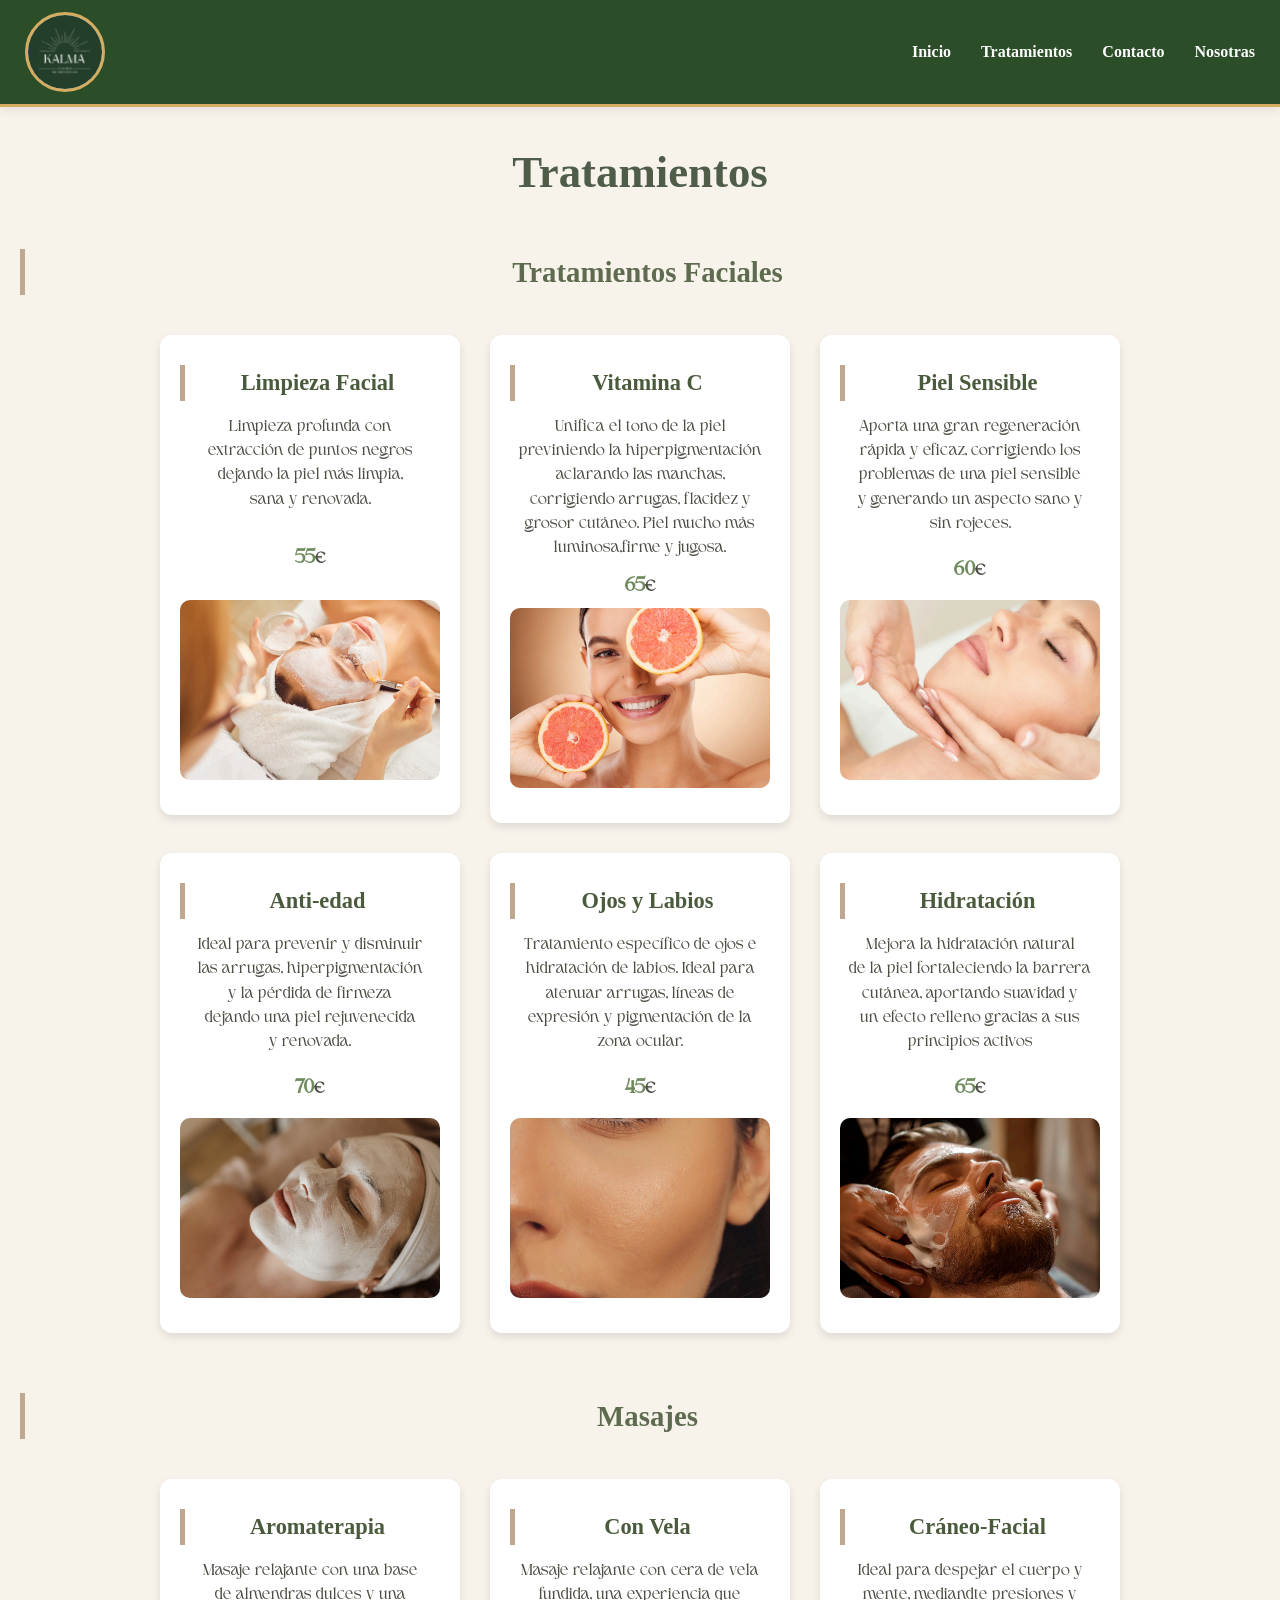
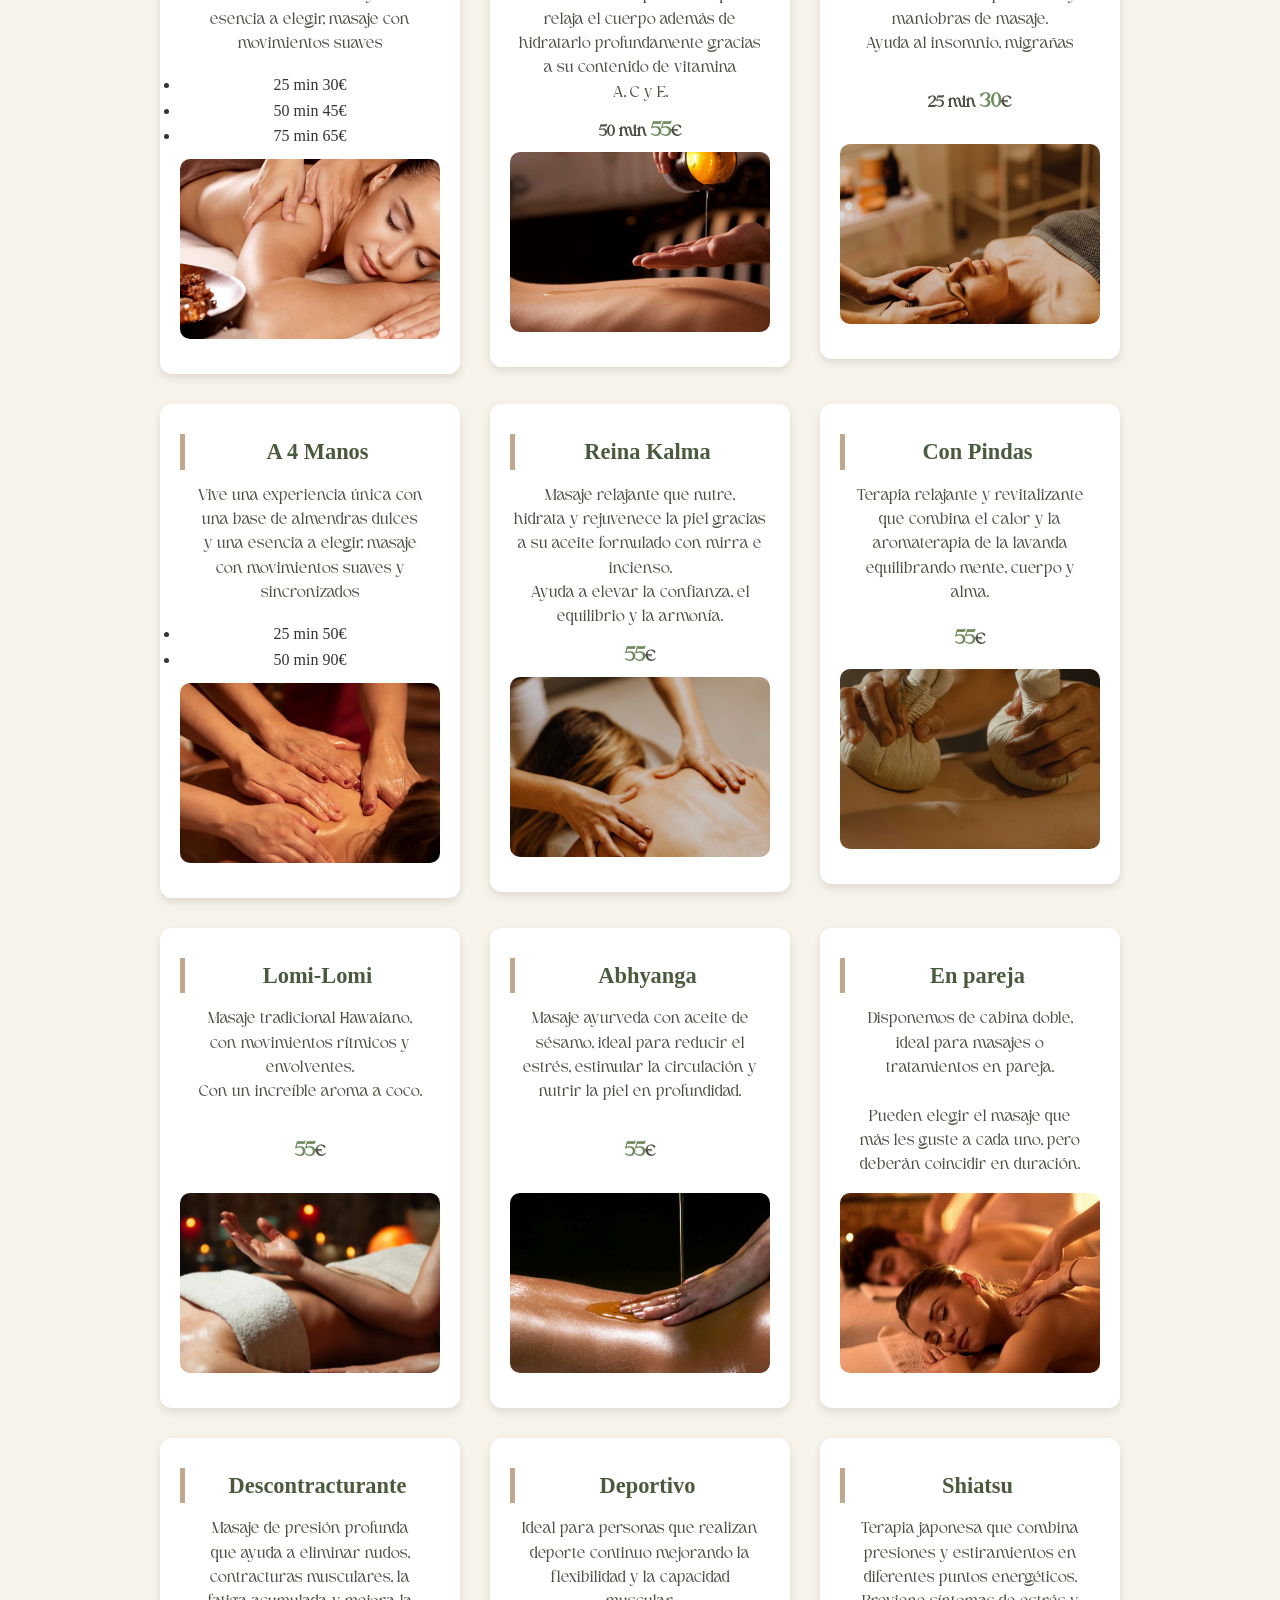
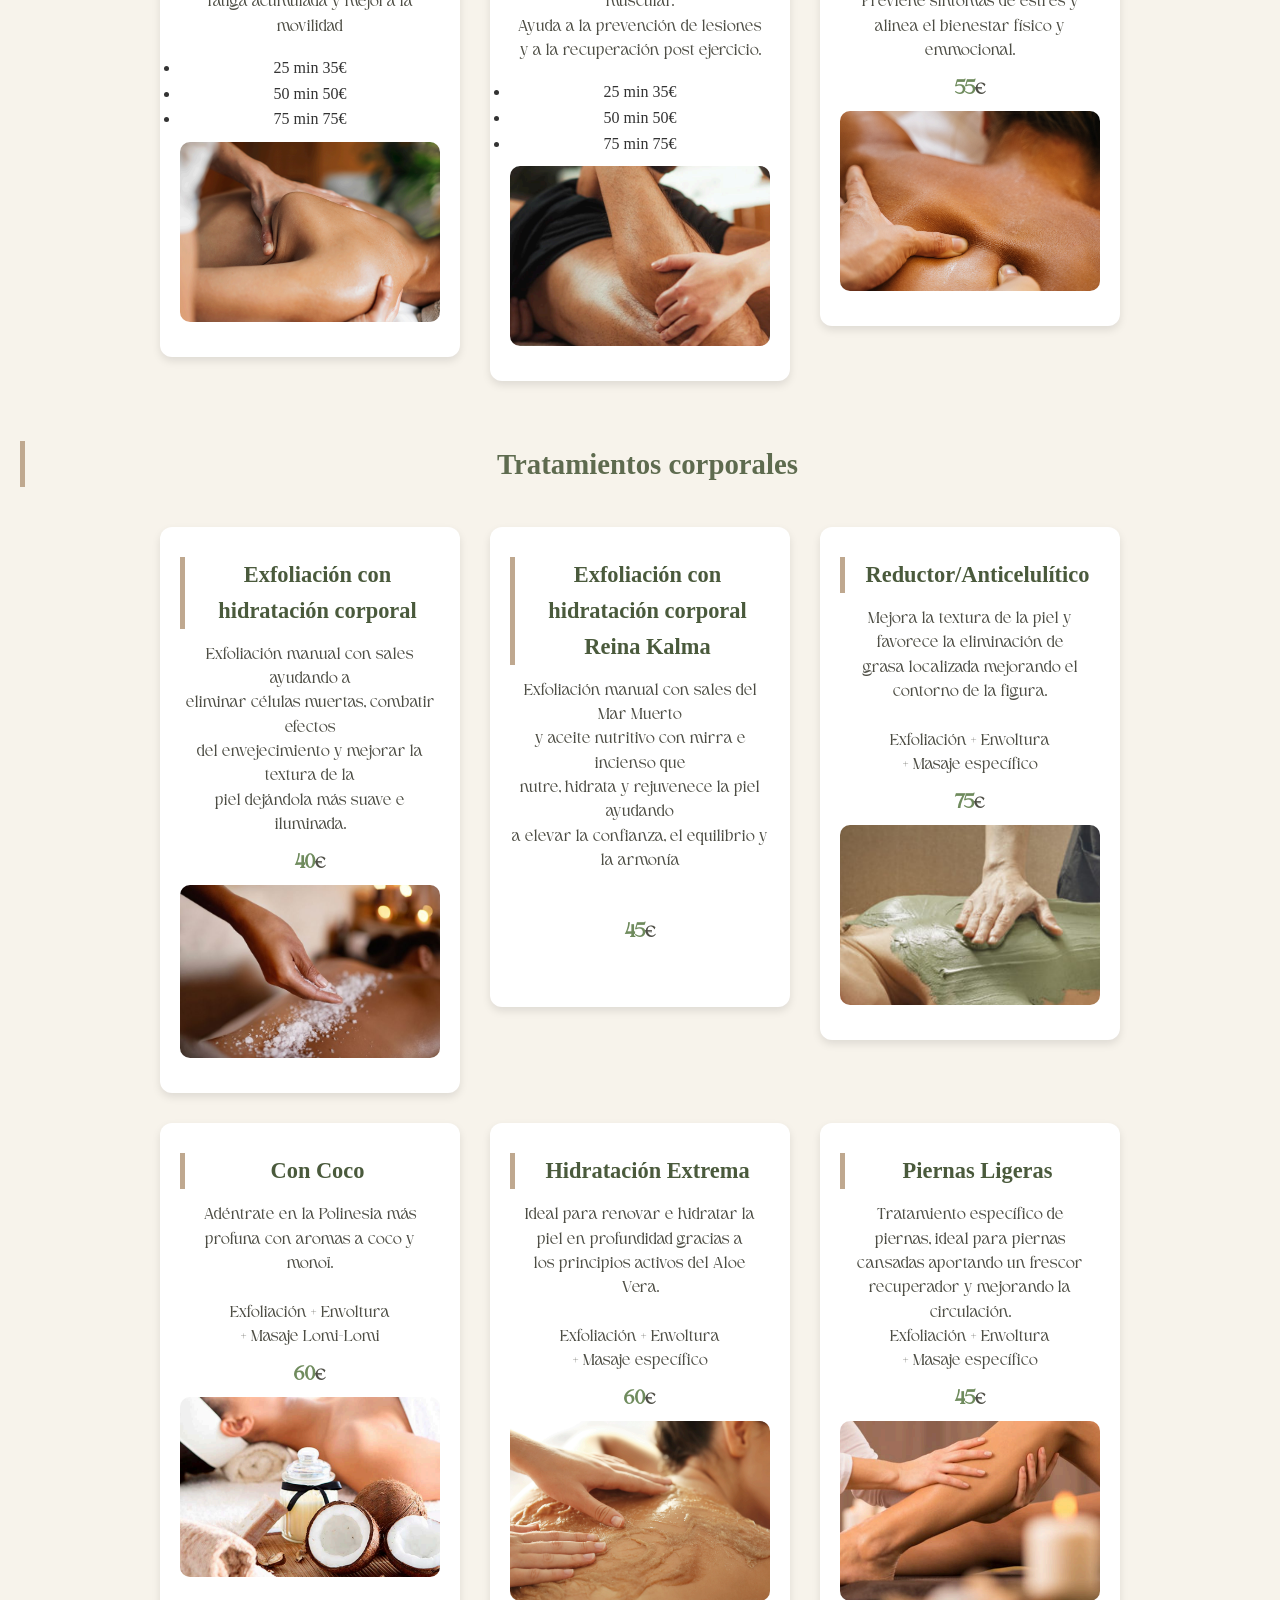
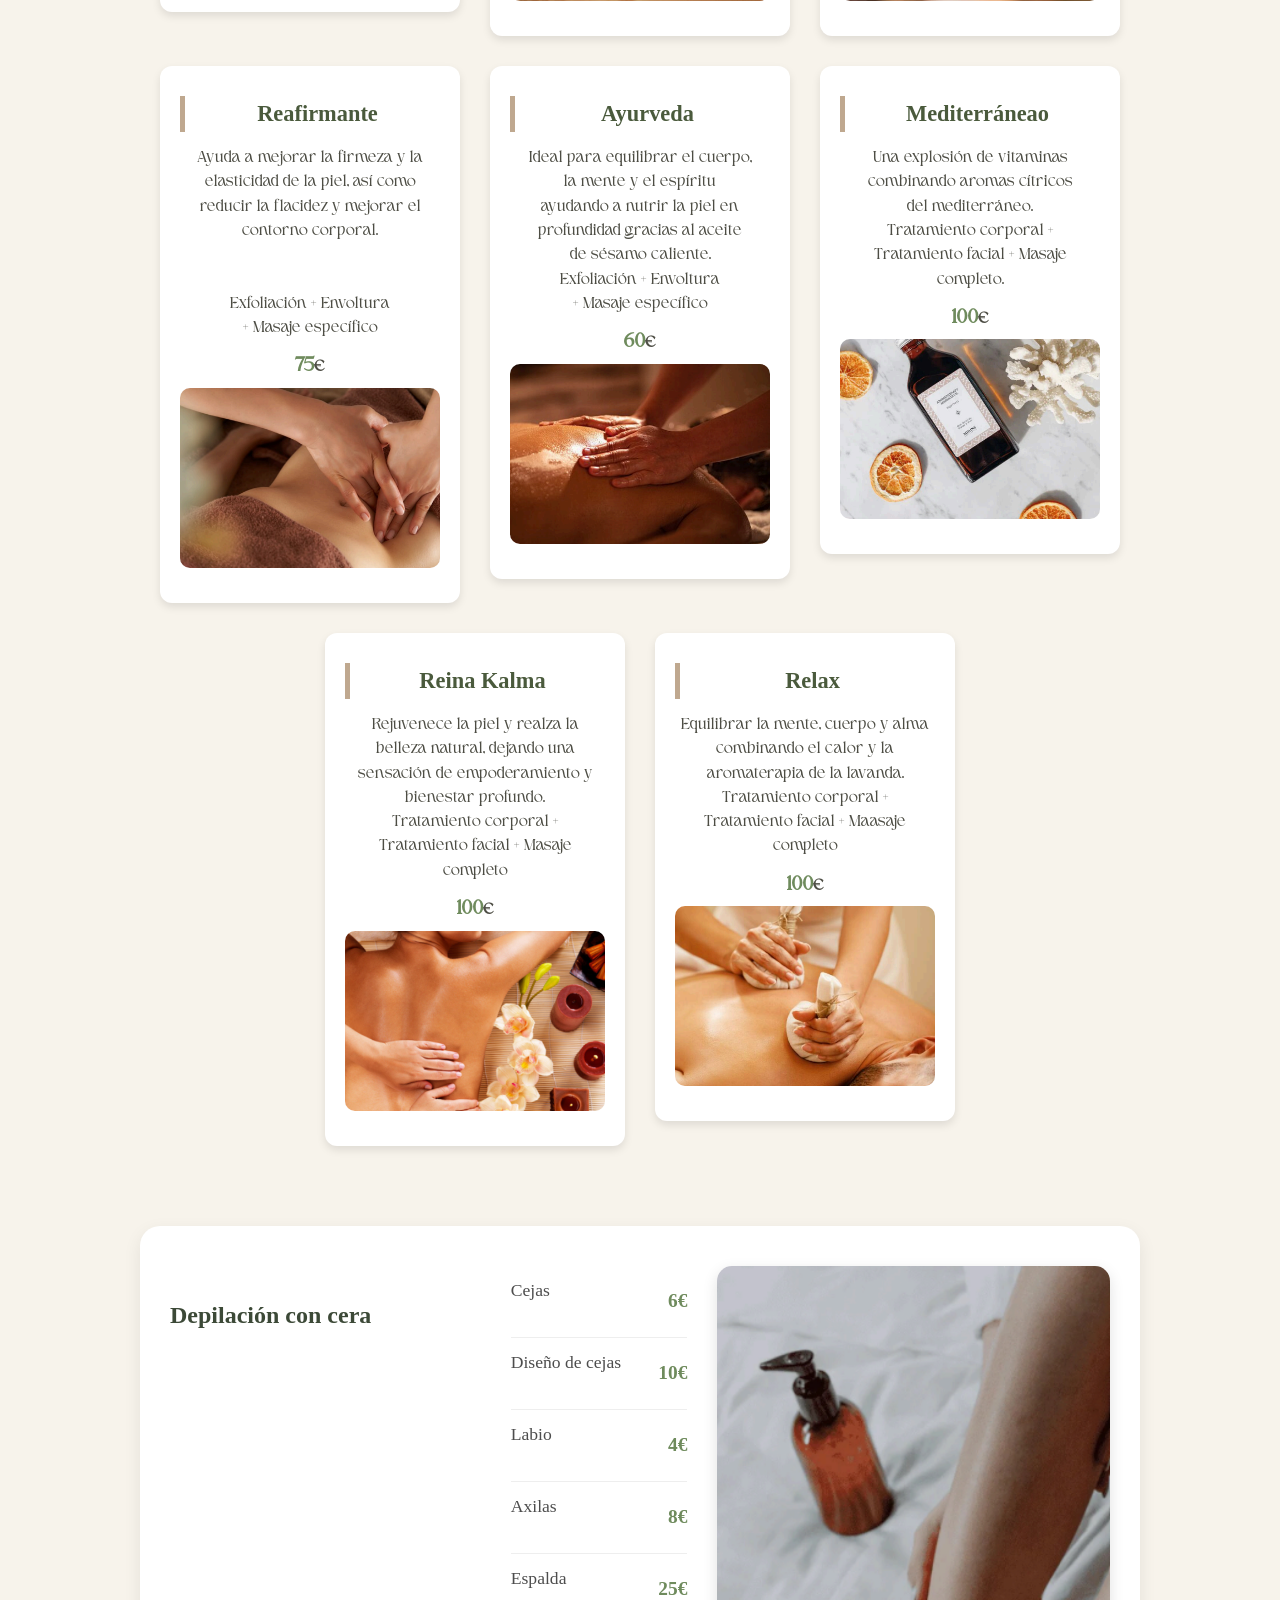
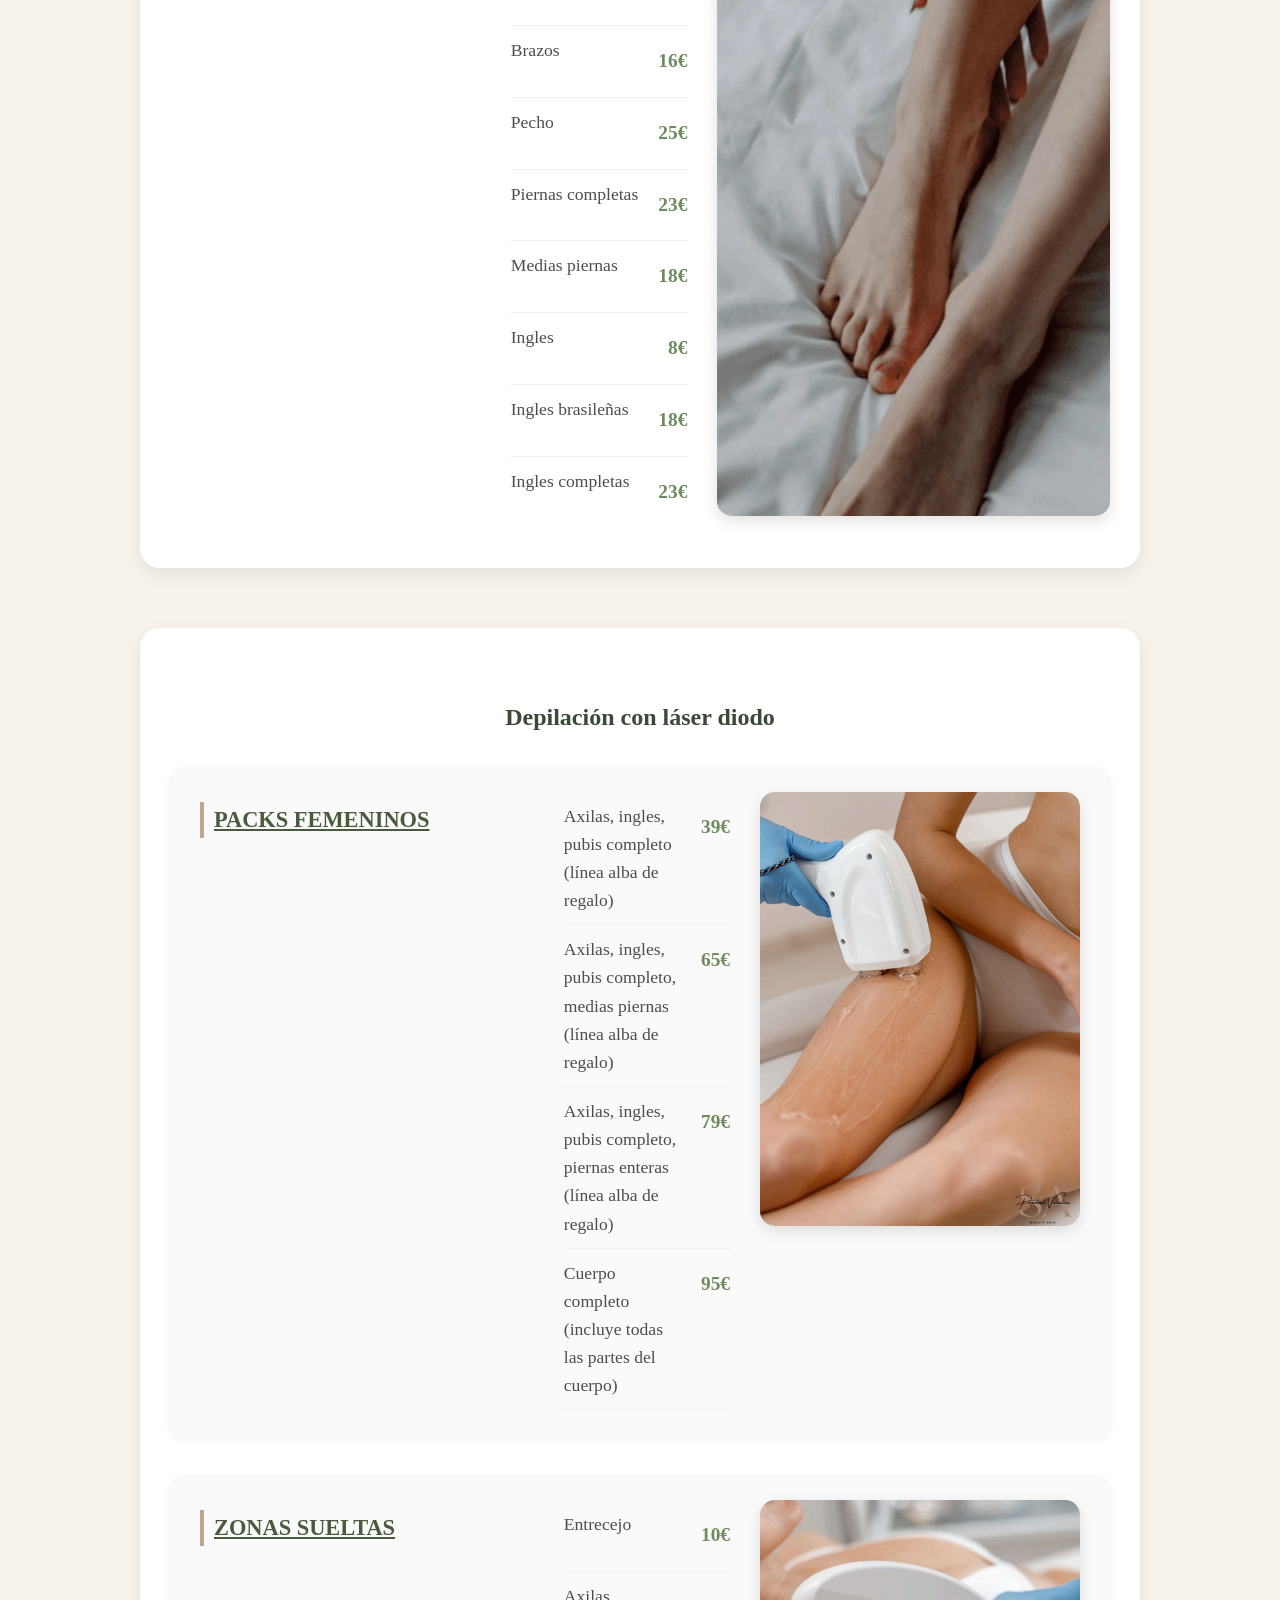
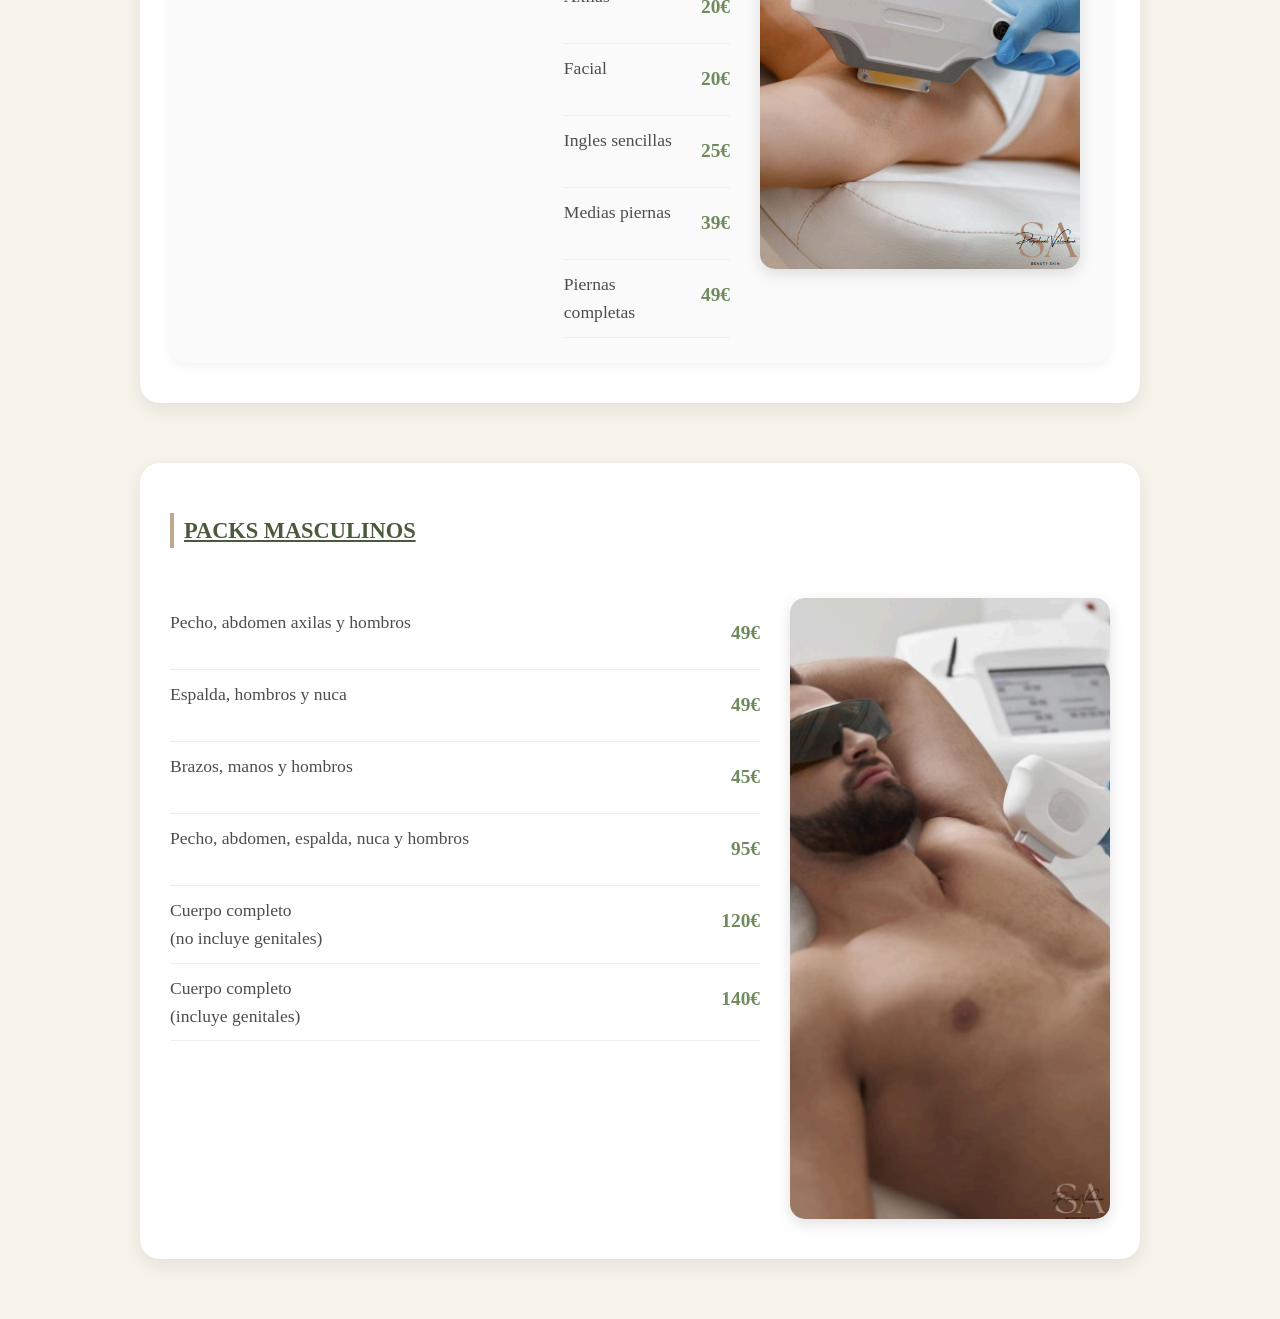
==== servicios.html @ 88e49c49 "Primer commit del proyecto web" ====
<!DOCTYPE html>
<html lang="es">
    <head>
        <meta charset="UTF-8"/>
        <meta name="viewport" content="width=device-width, initial-scale=1.0" />
        <title>Kalma. Servicios</title>
        <link rel="stylesheet" href="estilos.css" />
        <link href="https://fonts.googleapis.com/css2?family=Merriweather&family=Nunito&display=swap" rel="stylesheet" />
        <link rel="stylesheet" href="https://cdnjs.cloudflare.com/ajax/libs/font-awesome/6.5.0/css/all.min.css" />
    </head>
    <body>
        <!--Copia nav página principal-->
       <nav>
          <div class="nav-logo">
             <img src="img/logo.png" alt="Logotipo Kalma"/>
            </div>
          <div class="nav-links">
             <a href="home.html">Inicio</a>
             <a href="servicios.html">Tratamientos</a>
             <a href="#contacto">Contacto</a>
             <a href="#nosotras">Nosotras</a>
            </div>
        </nav>
        <!--div principal que engloba todo-->
        <div class="tratamientos">
          <h1>Tratamientos</h1>
          <!--Div separado para cada grupo de tratamientos-->
          <h2 class="titulo-seccion">Tratamientos Faciales</h2>
          <div class="ttmto">
            
            <div id="facial">
                <h2>Limpieza Facial</h2>
                <p>Limpieza profunda con<br>extracción de puntos negros<br>dejando la piel más limpia,<br>sana y renovada.</p>
                <p class="precio">
                    <span class="cantidad">55</span><span class="moneda">€</span>
                </p>
                <img class="fotos-ttmtos" src="img/ttmt/faciales/facial.png" alt="Limpieza facial"/>
            </div>
            <div id="vitc">
                <h2>Vitamina C</h2>
                <p>Unifica el tono de la piel<br>previniendo la hiperpigmentación<br>aclarando las manchas,<br>
                    corrigiendo arrugas, flacidez y<br>grosor cutáneo. Piel mucho más<br>luminosa,firme y jugosa.</p>
                    <p class="precio">
                        <span class="cantidad">65</span><span class="moneda">€</span>
                    </p>
                    <img class="fotos-ttmtos" src="img/ttmt/faciales/vitc.png" alt="Vitamina C"/>
            </div>
            <div id="sensible">
                <h2>Piel Sensible</h2>
                <p>Aporta una gran regeneración<br>rápida y eficaz, corrigiendo los<br>problemas de una piel sensible<br>
                y generando un aspecto sano y<br>sin rojeces.</p>
                <p class="precio">
                    <span class="cantidad">60</span><span class="moneda">€</span>
                    
                </p>
                <img class="fotos-ttmtos" src="img/ttmt/faciales/sensible.png" alt="Piel sensible"/>
            </div>
            <div id="edad">
                <h2>Anti-edad</h2>
                <p>Ideal para prevenir y disminuir<br>las arrugas, hiperpigmentación<br>
                y la pérdida de firmeza<br>dejando una piel rejuvenecida<br>y renovada.</p>
                <p class="precio">
                 <span class="cantidad">70</span><span class="moneda">€</span>
                    
                </p>
                <img class="fotos-ttmtos" src="img/ttmt/faciales/anti-edad.png" alt="Anti-edad"/>

            </div>
            <div id="ojo-labio">
                <h2>Ojos y Labios</h2>
                <p>Tratamiento específico de ojos e<br>hidratación de labios. Ideal para atenuar arrugas, líneas de<br>
                expresión y pigmentación de la<br>zona ocular.</p>
                <p class="precio">
                 <span class="cantidad">45</span><span class="moneda">€</span>
                    
                </p>
                <img class="fotos-ttmtos" src="img/ttmt/faciales/ojoslabios.png" alt="Ojos y Labios"/>
            </div>
            <div id="hidra">
                <h2>Hidratación</h2>
                <p>Mejora la hidratación natural<br>de la piel fortaleciendo la barrera<br>cutánea, aportando suavidad y<br>un efecto
                relleno gracias a sus<br>principios activos</p>
                <p class="precio">
                 <span class="cantidad">65</span><span class="moneda">€</span>
                    
                </p>
                <img class="fotos-ttmtos" src="img/ttmt/faciales/hidratacion.png" alt="Hidratación"/>


            </div>

          </div>
       
          <h2 class="titulo-seccion">Masajes</h2>
          <div class="ttmto">
        
            <div id="aroma">
            <h2>Aromaterapia</h2>
            <p>Masaje relajante con una base<br>de almendras dulces y una<br>esencia a elegir, masaje con<br>movimientos suaves</p>
            <p class="precio">
                <ul>
                    <li>25 min 30€</li>
                    <li>50 min 45€</li>
                    <li>75 min 65€</li>
                </ul>
                
            </p>
            <img class="foto-ttmtos" src="img/ttmt/masajes/aroma.png" alt="Aromaterapia"/>
            </div>
            <div id="vela">
               <h2>Con Vela</h2>
               <p>Masaje relajante con cera de vela<br>fundida, una experiencia que<br>relaja el cuerpo además de<br>
               hidratarlo profundamente gracias<br>a su contenido de vitamina<br>A, C y E.</p>
        
                <p class="precio">
                  <span class="tiempo">50 min </span><span class="cantidad">55</span><span class="moneda">€</span>
                </p>
                <img class="foto-ttmtos" src="img/ttmt/masajes/velas.png" alt="Con Vela"/>
            </div>
            <div id="craneo">
                <h2>Cráneo-Facial</h2>
                <p>Ideal para despejar el cuerpo y<br>mente, mediandte presiones y<br>maniobras de masaje.<br>Ayuda al insomnio, migrañas</p>
                <p class="precio">
                    <span class="tiempo">25 min </span><span class="cantidad">30</span><span class="moneda">€</span>
                </p>
                <img class="foto-ttmtos" src="img/ttmt/masajes/craneo-facial.png" alt="Cráneo-facial"/>
            </div>
            <div id="cuatro">
                <h2>A 4 Manos</h2>
                <p>Vive una experiencia única con<br>una base de almendras dulces<br>y una esencia a elegir, masaje<br>con movimientos suaves y sincronizados</p>
                <p class="precio">
                    <ul>
                    <li>25 min 50€</li>
                    <li>50 min 90€</li>
                   </ul>
                </p>
                <img class="foto-ttmtos" src="img/ttmt/masajes/cuatro.png" alt="A 4 Manos"/>
            </div>
            <div id="kalma">
                <h2>Reina Kalma</h2>
                <p>Masaje relajante que nutre,<br>hidrata y rejuvenece la piel gracias<br>a su aceite formulado con mirra e<br>incienso.<br>
                Ayuda a elevar la confianza, el<br>equilibrio y la armonía.</p>
                <p class="precio">
                   <span class="cantidad">55</span><span class="moneda">€</span>
                </p>
                <img class="foto-ttmtos" src="img/ttmt/masajes/kalma.png" alt="Reina Kalma"/>
            </div>
            <div id="pindas">
                <h2>Con Pindas</h2>
                <p>Terapia relajante y revitalizante<br> que combina el calor y la<br>aromaterapia de la lavanda<br>equilibrando mente, cuerpo y<br>alma.</p>
                <p class="precio">
                   <span class="cantidad">55</span><span class="moneda">€</span>
                </p>
                <img class="foto-ttmtos" src="img/ttmt/masajes/pindas.png" alt="Con pindas"/>
            </div>
            <div id="lomi">
                <h2>Lomi-Lomi</h2>
                <p>Masaje tradicional Hawaiano,<br>con movimientos rítmicos y<br>envolventes.<br>Con un increíble aroma a coco.</p>
                <p class="precio">
                   <span class="cantidad">55</span><span class="moneda">€</span>
                </p>
                <img class="foto-ttmtos" src="img/ttmt/masajes/lomi.png" alt="Lomi-Lomi"/>
            </div>
            <div id="abhyanga">
                <h2>Abhyanga</h2>
                <p>Masaje ayurveda con aceite de<br>sésamo, ideal para reducir el<br>estrés, estimular la circulación y<br>nutrir la piel en profundidad.</p>
                <p class="precio">
                   <span class="cantidad">55</span><span class="moneda">€</span>
                </p>
                <img class="foto-ttmtos" src="img/ttmt/masajes/abhyanga.png" alt="Abhyanga"/>
            </div>
            <div id="pareja">
                <h2>En pareja</h2>
                <p>Disponemos de cabina doble,<br>ideal para masajes o<br>tratamientos en pareja.<br><br>Pueden elegir el masaje que<br>más les guste a cada uno, pero<br>deberán coincidir en duración.</p>
                <img class="foto-ttmtos" src="img/ttmt/masajes/pareja.png" alt="En pareja"/>
            </div>
            <div id="descontra">
                <h2>Descontracturante</h2>
                <p>Masaje de presión profunda<br>que ayuda a eliminar nudos,<br>contracturas musculares, la<br>fatiga acumulada y mejora la<br>movilidad</p>
                <p class="precio">
                  <ul>
                    <li>25 min 35€</li>
                    <li>50 min 50€</li>
                    <li>75 min 75€</li>
                   </ul>
                </p>
                <img class="foto-ttmtos" src="img/ttmt/masajes/descontacturante.png" alt="Descontracturante"/>
            </div>
             <div id="depo">
                <h2>Deportivo</h2>
                <p>Ideal para personas que realizan<br>deporte continuo mejorando la<br>flexibilidad y la capacidad<br>muscular.<br>Ayuda a la prevención de lesiones<br>y a la recuperación post ejercicio.</p>
                <p class="precio">
                   <ul>
                    <li>25 min 35€</li>
                    <li>50 min 50€</li>
                    <li>75 min 75€</li>
                   </ul>
                </p>
                <img class="foto-ttmtos" src="img/ttmt/masajes/deportivo.png" alt="Deportivo"/>
            </div>
             <div id="shiatsu">
                <h2>Shiatsu</h2>
                <p>Terapia japonesa que combina<br>presiones y estiramientos en<br>diferentes puntos energéticos.<br>Previene síntomas de estrés y<br>alinea el bienestar físico y emmocional.</p>
                <p class="precio">
                   <span class="cantidad">55</span><span class="moneda">€</span>
                </p>
                <img class="foto-ttmtos" src="img/ttmt/masajes/shiatsu.png" alt="Shiatsu"/>
            </div>
          </div>
          <h2 class="titulo-seccion">Tratamientos corporales</h2>
          <div class="ttmto">
        
           <div id="exfoliación">
            
                <h2>Exfoliación con hidratación corporal</h2>
                <p>Exfoliación manual con sales ayudando a<br>eliminar células muertas, combatir efectos<br>
                del envejecimiento y mejorar la textura de la<br>piel dejándola más suave e iluminada.</p>
                <p class="precio">
                    <span class="cantidad">40</span><span class="moneda">€</span>
                </p>
            
            <img class="foto-ttmtos" src="img/ttmt/corporal/exfoliación.jpg" alt="Exfoliación"/>    
            </div>
            <div id="exfoliacion2">
                <h2>Exfoliación con hidratación corporal Reina Kalma</h2>
                <p>Exfoliación manual con sales del Mar Muerto<br>y aceite nutritivo con mirra e incienso que<br>nutre, hidrata y rejuvenece la piel ayudando<br>
                a elevar la confianza, el equilibrio y la armonía</p>
                <p class="precio">
                    <span class="cantidad">45</span><span class="moneda">€</span>
                </p>
            </div>
           <div id="reductor">
            <h2>Reductor/Anticelulítico</h2>
            <p>Mejora la textura de la piel y<br>favorece la eliminación de<br>grasa localizada mejorando el<br>contorno de la figura.<br><br>Exfoliación + Envoltura<br>
            + Masaje específico</p>
            <p class="precio">
                <span class="cantidad">75</span><span class="moneda">€</span>
            </p>
            <img class="foto-ttmtos" src="img/ttmt/corporal/reductor.png" alt="Reductor/Anticelulítico"/>
            
           </div>
           <div id="coco">
            <h2>Con Coco</h2>
            <p>Adéntrate en la Polinesia más<br>profuna con aromas a coco y<br>monoï.<br><br>Exfoliación + Envoltura<br>+ Masaje Lomi-Lomi</p>
            <p class="precio">
                <span class="cantidad">60</span><span class="moneda">€</span>
            </p>
            <img class="foto-ttmtos" src="img/ttmt/corporal/coco.png" alt="Coco"/>
            
           </div>
           <div id="hidra-corporal">
            <h2>Hidratación Extrema</h2>
            <p>Ideal para renovar e hidratar la<br>piel en profundidad gracias a<br>los principios activos del Aloe<br>Vera.<br>
            <br>Exfoliación + Envoltura<br>+ Masaje específico</p>
            <p class="precio">
                <span class="cantidad">60</span><span class="moneda">€</span>
            </p>
            <img class="foto-ttmtos" src="img/ttmt/corporal/hidra.png" alt="Hidratación Extrema"/>
            
           </div>
           <div id="piernas">
            <h2>Piernas Ligeras</h2>
            <p>Tratamiento específico de<br>piernas, ideal para piernas<br>cansadas aportando un frescor<br>
            recuperador y mejorando la<br>circulación.<br>Exfoliación + Envoltura<br>+ Masaje específico</p>
            <p class="precio">
                <span class="cantidad">45</span><span class="moneda">€</span>
            </p>
            <img class="foto-ttmtos" src="img/ttmt/corporal/piernas.png" alt="Piernas Ligeras"/>
            
           </div>
           <div id="reafirm">
            <h2>Reafirmante</h2>
            <p>Ayuda a mejorar la firmeza y la<br>elasticidad de la piel, así como<br>reducir la flacidez y mejorar el<br>contorno corporal.<br><br>
            <br>Exfoliación + Envoltura<br>+ Masaje específico</p>
            <p class="precio">
                <span class="cantidad">75</span><span class="moneda">€</span>
            </p>
            <img class="foto-ttmtos" src="img/ttmt/corporal/reafirmante.png" alt="Reafirmante"/>
            
           </div>
           <div id="ayu">
            <h2>Ayurveda</h2>
            <p>Ideal para equilibrar el cuerpo,<br>la mente y el espíritu<br>ayudando a nutrir la piel en<br>profundidad gracias al aceite<br>de sésamo caliente.
            <br>Exfoliación + Envoltura<br>+ Masaje específico</p>
            <p class="precio">
                <span class="cantidad">60</span><span class="moneda">€</span>
            </p>
            <img class="foto-ttmtos" src="img/ttmt/corporal/ayurveda.png" alt="Ayurveda"/>
            
           </div>
           <div id="medite">
            <h2>Mediterráneao</h2>
            <p>Una explosión de vitaminas<br>combinando aromas cítricos<br>del mediterráneo.<br>
            Tratamiento corporal +<br>Tratamiento facial + Masaje<br> completo.</p>
            <p class="precio">
                <span class="cantidad">100</span><span class="moneda">€</span>
            </p>
            <img class="foto-ttmtos" src="img/ttmt/corporal/mediterraneo.png" alt="Mediterráneo"/>
            
           </div>
           <div id="reinaKalma">
            <h2>Reina Kalma</h2>
            <p>Rejuvenece la piel y realza la<br>belleza natural, dejando una<br>sensación de empoderamiento y<br> bienestar profundo.
            <br>Tratamiento corporal +<br>Tratamiento facial + Masaje<br>completo</p>
            <p class="precio">
                <span class="cantidad">100</span><span class="moneda">€</span>
            </p>
            <img class="foto-ttmtos" src="img/ttmt/corporal/kalma.png" alt="Reina Kalma"/>
            
           </div>
           <div id="relax">
            <h2>Relax</h2>
            <p>Equilibrar la mente, cuerpo y alma<br>combinando el calor y la<br>aromaterapia de la lavanda.<br>
            Tratamiento corporal +<br>Tratamiento facial + Maasaje<br>completo</p><!--competo en pdf-->
            <p class="precio">
                <span class="cantidad">100</span><span class="moneda">€</span>
            </p>
            <img class="foto-ttmtos" src="img/ttmt/corporal/relax.png" alt="Relax"/>
            
           </div>
          </div>
        </div>
        <!--Div para agrupar todos los tipos de depilación-->
        <div id="depilacion">
            <!--Cabecera de la sección-->
            <h2 class="titulo-seccion">Depilación con cera</h2>
            <div class="contenido-depi">
            <!--Lista para los tipos y precios en span para css-->
              <ul class="lista-depi">
                  <li>Cejas <span class="precio">6€</span></li>
                  <li>Diseño de cejas <span class="precio">10€</span></li>
                  <li>Labio <span class="precio">4€</span></li>
                  <li>Axilas <span class="precio">8€</span></li>
                  <li>Espalda <span class="precio">25€</span></li>
                  <li>Brazos <span class="precio">16€</span></li>
                  <li>Pecho <span class="precio">25€</span></li>
                  <li>Piernas completas <span class="precio">23€</span></li>
                  <li>Medias piernas <span class="precio">18€</span></li>
                  <li>Ingles <span class="precio">8€</span></li>
                  <li>Ingles brasileñas <span class="precio">18€</span></li>
                  <li>Ingles completas <span class="precio">23€</span></li>
              </ul>
           
              <img id="foto-depi" src="img/ttmt/depil.png" alt="piernas depil"/>
            </div>
        </div>
        <div id="diodo-fem">
            <h2 class="titulo-seccion">Depilación con láser diodo</h2>
            <div class="diodo-femenino">
                <h3 class="titulo-diodo">PACKS FEMENINOS</h3>
                <ul class="lista-diodo">
                    <li>Axilas, ingles, pubis completo<br>
                    (línea alba de regalo)<span class="precio">39€</span></li>
                    <li>Axilas, ingles, pubis completo, medias piernas<br>
                    (línea alba de regalo)<span class="precio">65€</span></li>
                    <li>Axilas, ingles, pubis completo, piernas enteras<br>
                    (línea alba de regalo)<span class="precio">79€</span></li>
                    <li>Cuerpo completo<br>
                    (incluye todas las partes del cuerpo)<span class="precio">95€</span></li>
                </ul>
                <img class="foto-diodo-fem" src="img/ttmt/diodo fem/packfem.png" alt="pack femenino diodo"/>
            </div>
            <div class="diodo-femenino">
                <h3 class="titulo-diodo">ZONAS SUELTAS</h3>
                <ul class="lista-diodo">
                    <li>Entrecejo<span class="precio">10€</span></li>
                    <li>Axilas<span class="precio">20€</span></li>
                    <li>Facial<span class="precio">20€</span></li>
                    <li>Ingles sencillas<span class="precio">25€</span></li>
                    <li>Medias piernas<span class="precio">39€</span></li>
                    <li>Piernas completas<span class="precio">49€</span></li>
                </ul>
                <img class="foto-diodo-fem" src="img/ttmt/diodo fem/sueltas.png" alt="Partes sueltas"/>
            </div>
        </div>
        <div id="diodo-masc">
           
            <div id="pack-masc">
                <h3 class="titulo-diodo">PACKS MASCULINOS</h3>
                <ul class="lista-diodo">
                    <li>Pecho, abdomen axilas y hombros<span class="precio">49€</span></li>
                    <li>Espalda, hombros y nuca<span class="precio">49€</span></li>
                    <li>Brazos, manos y hombros<span class="precio">45€</span></li>
                    <li>Pecho, abdomen, espalda, nuca y hombros<span class="precio">95€</span></li>
                    <li>Cuerpo completo<br>(no incluye genitales)<span class="precio">120€</span></li>
                    <li>Cuerpo completo<br>(incluye genitales)<span class="precio">140€</span></li>
                </ul>
                <img id="foto-diodo-masc" src="img/ttmt/diodo-masc.png" alt="diodo-masc"/>
            </div>
        </div>
    </body>
</html>
---- estilos.css ----
@font-face {
  font-family: 'Higuen-Regular-Serif';
  src: url('./fuente/higuen-regular.otf') format('opentype');
}

@font-face {
  font-family: 'TheSeasons-Regular';
  src: url('./fuente/the-seasons-regular.otf') format('opentype');
}

* {
  box-sizing: border-box;
  margin: 0;
  padding: 0;
}

body {
  font-family: 'TheSeasons-Regular', serif;
  background-color: #f7f3eb;
  color: #333;
  line-height: 1.6;
}

/* NAVIGATION */
nav {
  display: flex;
  align-items: center;
  justify-content: space-between;
  background-color: #2b4d27;
  padding: 12px 25px;
  position: sticky;
  top: 0;
  z-index: 1000;
  border-bottom: 3px solid #d6ad60;
  box-shadow: 0 3px 10px rgba(0, 0, 0, 0.08);
}

.nav-logo {
  width: 80px;
  height: 80px;
  border-radius: 50%;
  overflow: hidden;
  border: 3px solid #d6ad60;
  background-color: white;
  display: flex;
  align-items: center;
  justify-content: center;
}

.nav-logo img {
  height: 100%;
  width: auto;
  object-fit: contain;
}

.nav-links {
  display: flex;
  gap: 30px;
}
/*Estilos de los a*/
.nav-links a {
  color: white;
  text-decoration: none;
  font-weight: 700;
  font-size: 1rem;
  font-family: 'TheSeasons-Regular', serif;
  transition: color 0.3s ease;
  border-bottom: none;
}
/*Reacción cuando el ratón pasa por encima*/
.nav-links a:hover {
  color: #d6ad60;
}

/* HEADER */
header {
  margin: 25px 15px;
  border-radius: 15px;
  overflow: hidden;
  box-shadow: 0 6px 25px rgba(0, 0, 0, 0.1);
}

#nombre-con-fondo {
  font-size: 2.8rem;
  font-weight: 700;
  font-family: 'Higuen-Regular-Serif', serif;
  color: white;
  padding: 60px 30px;
  height: 250px;
  width: 100%;
  border-radius: 20px;
  background: url('img/fondo.jpg') center/cover no-repeat;
  text-shadow: 2px 2px 10px rgba(0, 0, 0, 0.7);
  display: flex;
  align-items: center;
  justify-content: center;
  text-align: center;
  transition: opacity 1s ease-in-out;
  opacity: 1;
}



.presentacion h2 {
  font-size: 2.2rem;
  color: #2b4d27;
  margin-bottom: 20px;
  font-family: 'Higuen-Regular-Serif', serif;
}

/* GALERÍA */
.bloque, .presentacion {
  background-color: #ffffff;
  max-width: 1000px;
  margin: 50px auto;
  border-radius: 20px;
  padding: 40px 30px;
  box-shadow: 0 6px 18px rgba(0, 0, 0, 0.08);
  text-align: center;
}

.bloque h2 {
  font-size: 2.2rem;
  color: #2b4d27;
  margin-bottom: 30px;
  font-family: 'Higuen-Regular-Serif', serif;
}

.galeria {
  display: grid;
  grid-template-columns: repeat(auto-fit, minmax(220px, 1fr));
  gap: 25px;
  justify-items: center;
}

.galeria img {
  width: 100%;
  max-width: 220px;
  height: 330px;
  object-fit: cover;
  border-radius: 15px;
  box-shadow: 0 5px 12px rgba(0, 0, 0, 0.15);
  cursor: pointer;
  transition: transform 0.3s ease, box-shadow 0.3s ease;
}

.galeria img:hover {
  transform: scale(1.05);
  box-shadow: 0 8px 25px rgba(0, 0, 0, 0.2);
}

/* MODAL */
.modal {
  display: none;
  position: fixed;
  top: 0; left: 0;
  width: 100vw;
  height: 100vh;
  background: rgba(0,0,0,0.8);
  justify-content: center;
  align-items: center;
  z-index: 10000;
  cursor: pointer;
}

.modal img {
  max-width: 90%;
  max-height: 90%;
  border-radius: 12px;
  box-shadow: 0 0 30px white;
}

/* PROMO */
.promo {
  background-color: #fefaf3;
  padding: 35px 25px;
  border-radius: 20px;
  max-width: 720px;
  margin: 50px auto 60px auto;
  text-align: center;
  box-shadow: 0 5px 18px rgba(0,0,0,0.08);
}

.promo h3 {
  font-size: 1.8rem;
  color: #2b4d27;
  margin-bottom: 25px;
  font-family: 'Higuen-Regular-Serif', serif;
}

.promo-img img {
  max-width: 90%;
  height: auto;
  display: block;
  margin: 0 auto;
  border-radius: 15px;
  box-shadow: 0 5px 15px rgba(0,0,0,0.12);
  transition: transform 0.3s ease;
}

.promo-img img:hover {
  transform: scale(1.03);
}

/* FOOTER */
.footer-kalma-fijo {
  position: relative;
  bottom: 0;
  left: 0;
  width: 100%;
  background-color: #2b4d27;
  border-top: 4px solid #d6ad60;
  display: flex;
  justify-content: center;
  align-items: center;
  padding: 10px 0;
  z-index: 1000;
  box-shadow: 0 -3px 10px rgba(0, 0, 0, 0.08);
}

.enlaces-footer {
  display: flex;
  flex-direction: column;
  align-items: center;
  gap: 8px;
  text-align: center;
}

.enlaces-footer a {
  color: white;
  font-size: 1.3rem;
  transition: color 0.3s ease;
  text-decoration: none;
}


.enlaces-footer a:hover {
  color: #d6ad60;
}

/* RESPONSIVE */
@media (max-width: 768px) {
  nav {
    flex-direction: column;
    gap: 12px;
  }

  #nombre-con-fondo {
    font-size: 2rem;
    padding: 40px 20px;
  }

  .galeria img {
    max-width: 90%;
    height: auto;
  }

  .promo {
    padding: 25px 15px;
  }

  .promo h3 {
    font-size: 1.5rem;
  }

  .footer-kalma-fijo {
    flex-direction: column;
    gap: 10px;
    padding: 15px;
  }
}
/* TÍTULOS */
.tratamientos h1 {
  font-family: 'theseasons-regular', serif;
  font-size: 2.8em;
  text-align: center;
  margin: 30px 0 10px;
  color: #4e5c49; /* verde profundo */
}

.tratamientos h2 {
  font-family: 'theseasons-regular', serif;
  font-size: 1.8em;
  margin: 40px 20px 20px;
  color: #5e6b4f;
  border-left: 5px solid #bfa88f; /* tono madera medio */
  padding-left: 10px;
  text-align: center;
}

.titulo-seccion {
  margin-top: 30px;
  margin-bottom: 30px;
  text-align: center;
  color: #3c4937;
}

/* CONTENEDOR GENERAL DE TRATAMIENTOS */
.ttmto {
  display: flex;
  flex-wrap: wrap;
  justify-content: center;
  gap: 30px;
  padding: 20px;
  align-items: stretch;
}

/* TARJETAS DE SERVICIO */
.ttmto > div {
  background-color: #ffffff;
  border-radius: 12px;
  width: 300px;
  height: 100%;
  min-height: 480px;
  padding: 20px;
  box-shadow: 0 4px 8px rgba(0,0,0,0.1);
  text-align: center;
  transition: transform 0.3s;
  display: flex;
  flex-direction: column;
  justify-content: space-between;
  overflow: hidden;
}

.ttmto > div:hover {
  transform: translateY(-5px);
}

.ttmto h2 {
  font-family: 'theseasons-regular', serif;
  font-size: 1.4em;
  color: #4a5a3c;
  margin: 10px 0;
}

.ttmto p {
  font-family: 'higuen-regular-serif', serif;
  font-size: 0.95em;
  margin: 5px 0;
  color: #4d4d44;
  flex-grow: 1;
}

/* PRECIO */
.precio {
  font-weight: bold;
  font-size: 1.1em;
  color: #6f8b5d;
  margin: 10px 0;
}

.precio .cantidad,
.precio ul li {
  font-size: 1.3em;
  color: #6f8b5d;
  margin: 5px 0;
}

/* IMÁGENES */
.foto-ttmtos,
.fotos-ttmtos {
  width: 100%;
  max-height: 180px;
  object-fit: cover;
  border-radius: 10px;
  margin-bottom: 15px;
  flex-shrink: 0;
  display: block;
}
#depilacion{
  display: flex; /*Elementos hijos en fila*/
  justify-content: space-between;/*Espacio entre la lista y la imagen*/
  align-items: flex-start;
  gap: 30px; /*Espacio horizontal*/
  background-color: #ffffff;
  border-radius: 20px;
  padding: 40px 30px;
  box-shadow: 0 6px 18px rgba(0, 0, 0, 0.08);
  max-width: 1000px;
  margin: 60px auto;
  flex-wrap: wrap; /*Para que se adapte bien en responsive*/
}



.contenido-depi {
  display: flex;
  justify-content: space-between;
  align-items: stretch;
  gap: 30px;
}

.lista-depi li{
  display: flex;
  justify-content:  space-between; /*Para espacio entre el tipo y el precio*/
  padding: 10px 0;
  gap: 20px;
  border-bottom: 1px solid #eee;
  font-size: 1.1rem;
  color: #4d4d4d;
}

.lista-depi li:last-child{
  border-bottom: none;
}

.lista-depi .precio{
  font-family: 'TheSeasons-Regular', serif;
  font-weight: bold;
  color: #6f8b5d;
}

#foto-depi {
  flex: 1;
  max-width: 400px;
  height: 850px;
  object-fit: cover;
  border-radius: 15px;
  box-shadow: 0 5px 15px rgba(0,0,0,0.12);
  align-self: flex-start;
}
#diodo-fem{
  background-color: #ffffff;
  border-radius: 20px;
  padding: 40px 30px;
  box-shadow: 0 6px 18px rgba(0, 0, 0, 0.08);
  max-width: 1000px;
  margin: 60px auto;

}
.diodo-femenino {
  background-color: #fafafa;       /* Fondo claro para diferenciar */
  border-radius: 15px;
  padding: 25px 30px;
  margin-bottom: 40px;             /* Separación entre bloques */
  box-shadow: 0 4px 12px rgba(0,0,0,0.05);
  display: flex;
  gap: 30px;
  align-items: flex-start;
  justify-content: space-between;
}
.diodo-femenino:last-child {
  margin-bottom: 0;
}
.titulo-diodo{
  font-family: 'theseason-regular', serif;
  font-size: 1.4em;
  color: #4a5a3c;
  margin: 10px 0;
  text-decoration: underline;
  /* Borde izquierdo ajustado */
  border-left: 4px solid #bfa88f; /* ancho, estilo y color del borde */
  padding-left: 10px; /* separación entre el borde y el texto */
  flex-basis: 100%;
}
.diodo-femenino .lista-diodo{
  flex: 2 1 450px;
  max-width: 600px;
  list-style: none;
  padding: 0;
  margin: 0;
}

 .lista-diodo li{
  display: flex;
  justify-content:  space-between; /*Para espacio entre el tipo y el precio*/
  padding: 10px 0;
  gap: 20px;
  border-bottom: 1px solid #eee;
  font-size: 1.1rem;
  color: #4d4d4d;
}
.foto-diodo-fem{
 
  flex: 1 1 300px;
  max-width: 320px;
  width: 100%;
  height: auto;
  object-fit: contain;
  border-radius: 15px;
  box-shadow: 0 5px 15px rgba(0,0,0,0.12);
  align-self: flex-start;

}

#diodo-masc {
  background-color: #ffffff;
  border-radius: 20px;
  padding: 40px 30px;
  box-shadow: 0 6px 18px rgba(0, 0, 0, 0.08);
  max-width: 1000px;
  margin: 60px auto;
}

#pack-masc {
  display: flex;
  flex-direction: row;
  flex-wrap: wrap;
  align-items: flex-start;
  gap: 30px;
}

#pack-masc .titulo-diodo {
  flex-basis: 100%; /* título arriba en toda la fila */
  margin-bottom: 20px;
}

#pack-masc .lista-diodo {
  flex: 2 1 450px;
  max-width: 600px;
  list-style: none;
  padding: 0;
  margin: 0;
}

#pack-masc .lista-diodo li {
  display: flex;
  justify-content: space-between;
  padding: 10px 0;
  gap: 20px;
  border-bottom: 1px solid #eee;
  font-size: 1.1rem;
  color: #4d4d4d;
}

#foto-diodo-masc {
  flex: 1 1 300px;
  max-width: 320px;
  width: 100%;
  height: auto;
  object-fit: contain;
  border-radius: 15px;
  box-shadow: 0 5px 15px rgba(0,0,0,0.12);
  align-self: flex-start;
}






/* RESPONSIVE */
@media (max-width: 768px) {
  .ttmto {
    flex-direction: column;
    align-items: center;
  }

  .ttmto > div {
    width: 90%;
    min-height: auto;
  }
  .contenido-depi {
    flex-direction: column;
    align-items: center;
  }

  .lista-depi {
    width: 100%;
  }

  #foto-depi {
    width: 100%;
    max-width: 90%;
    margin-top: 20px;
  }
    .diodo-femenino,
  #pack_masc {
    flex-direction: column;
    align-items: center;
    gap: 20px;
  }

  .foto-diodo-fem,
  #foto-diodo-masc {
    max-width: 100%;
  }

  .lista-diodo {
    width: 100%;
  }
}
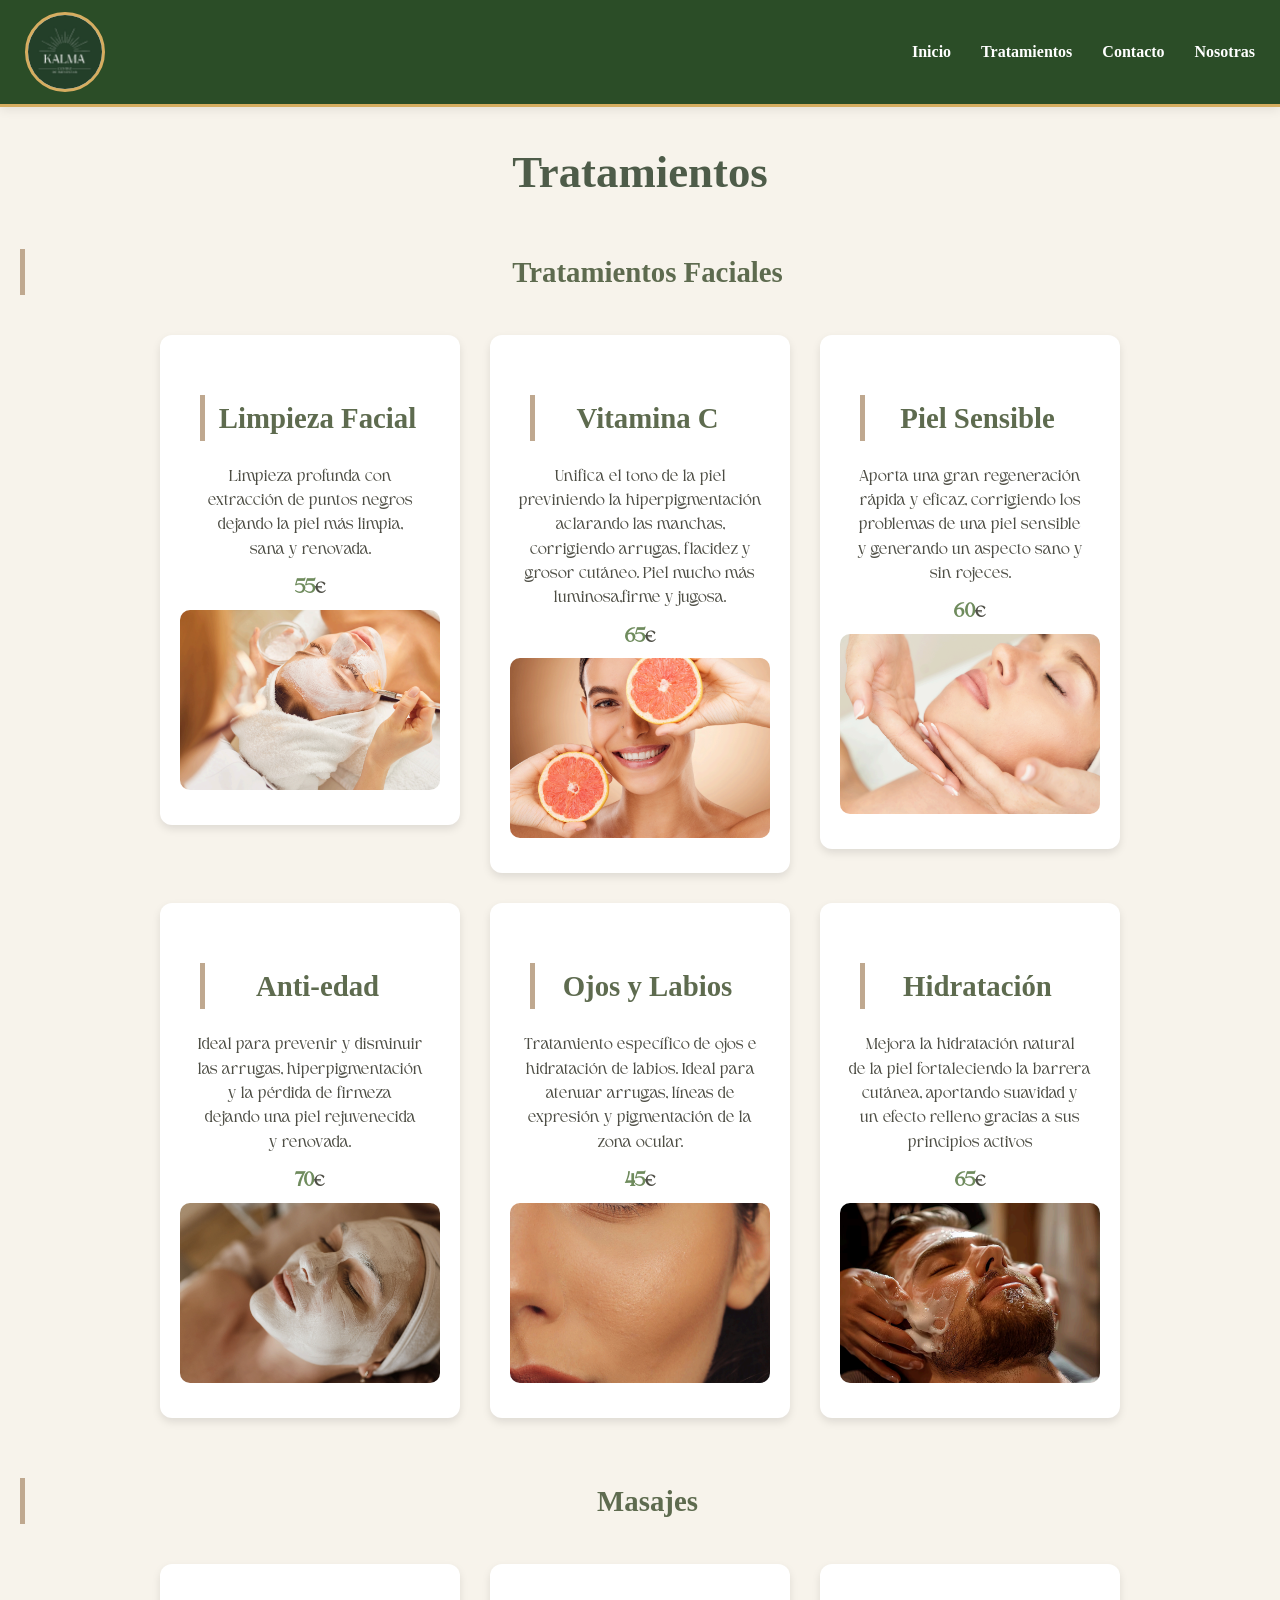
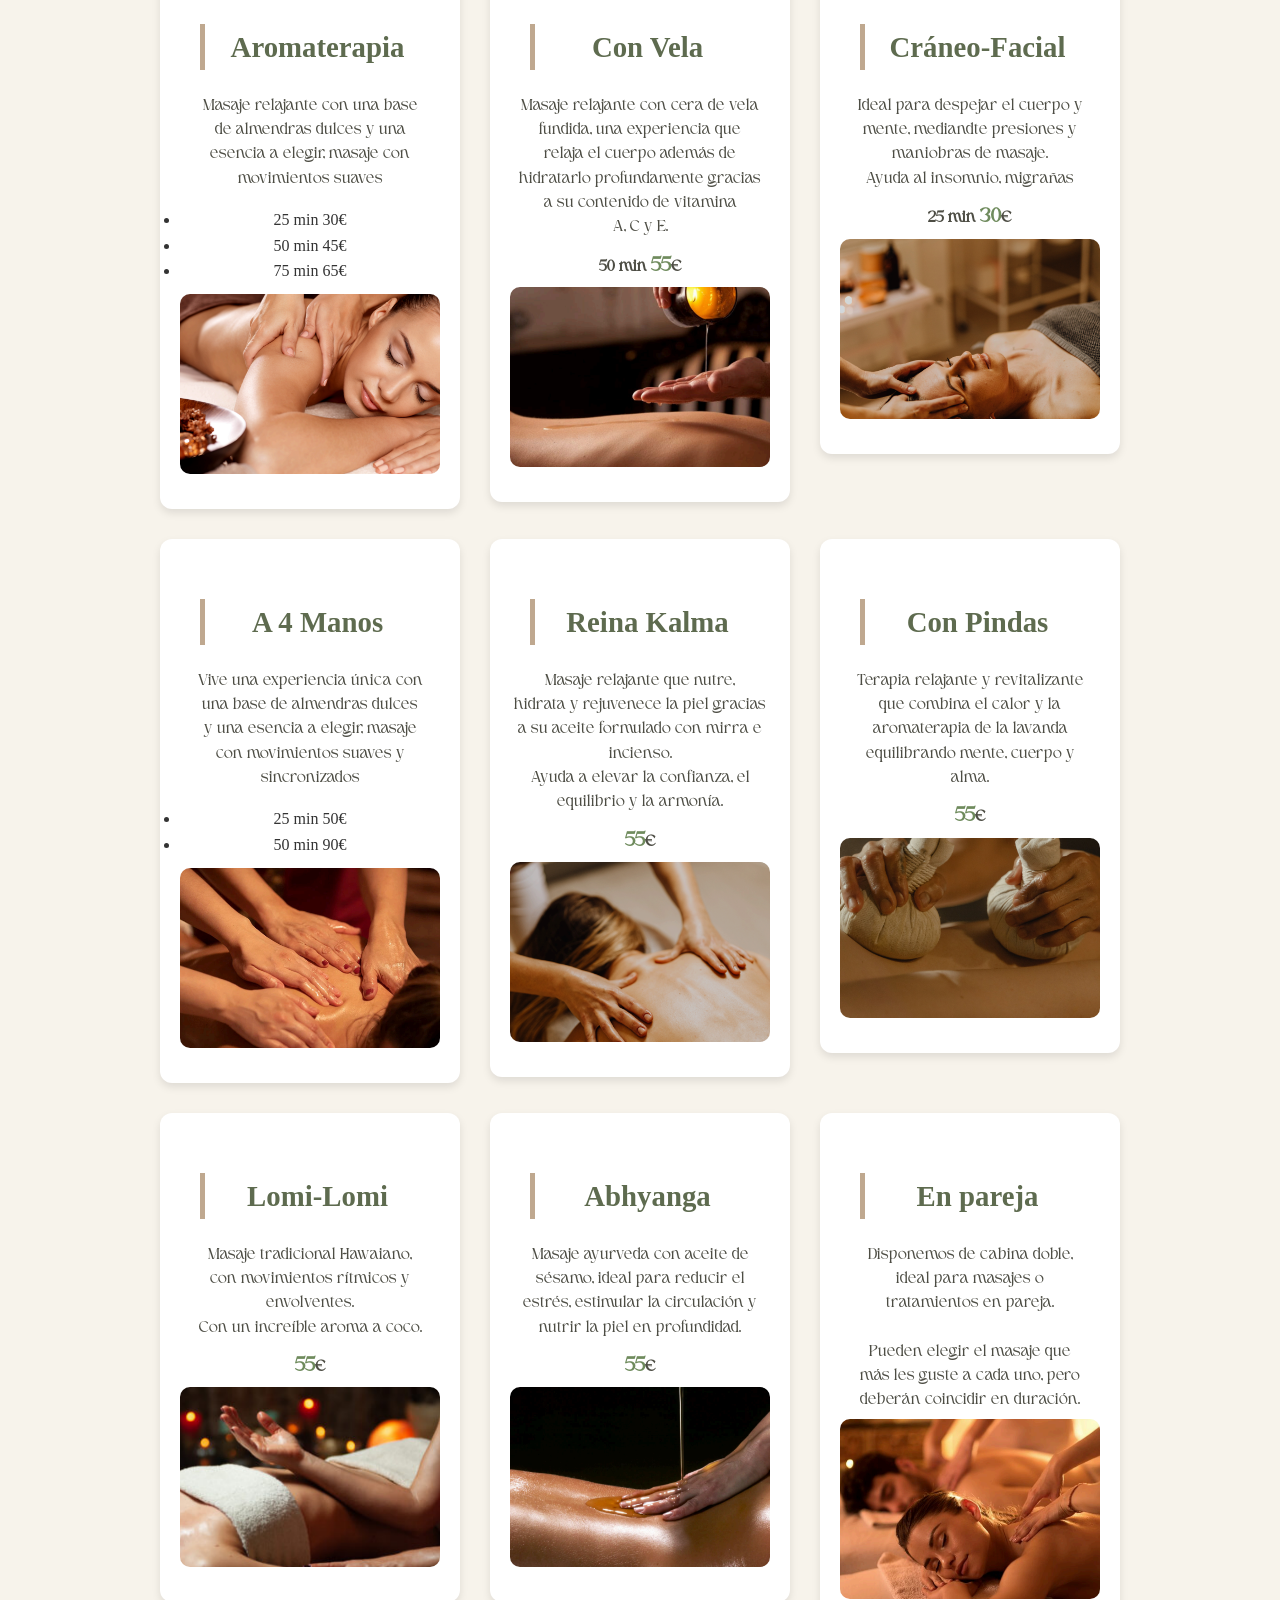
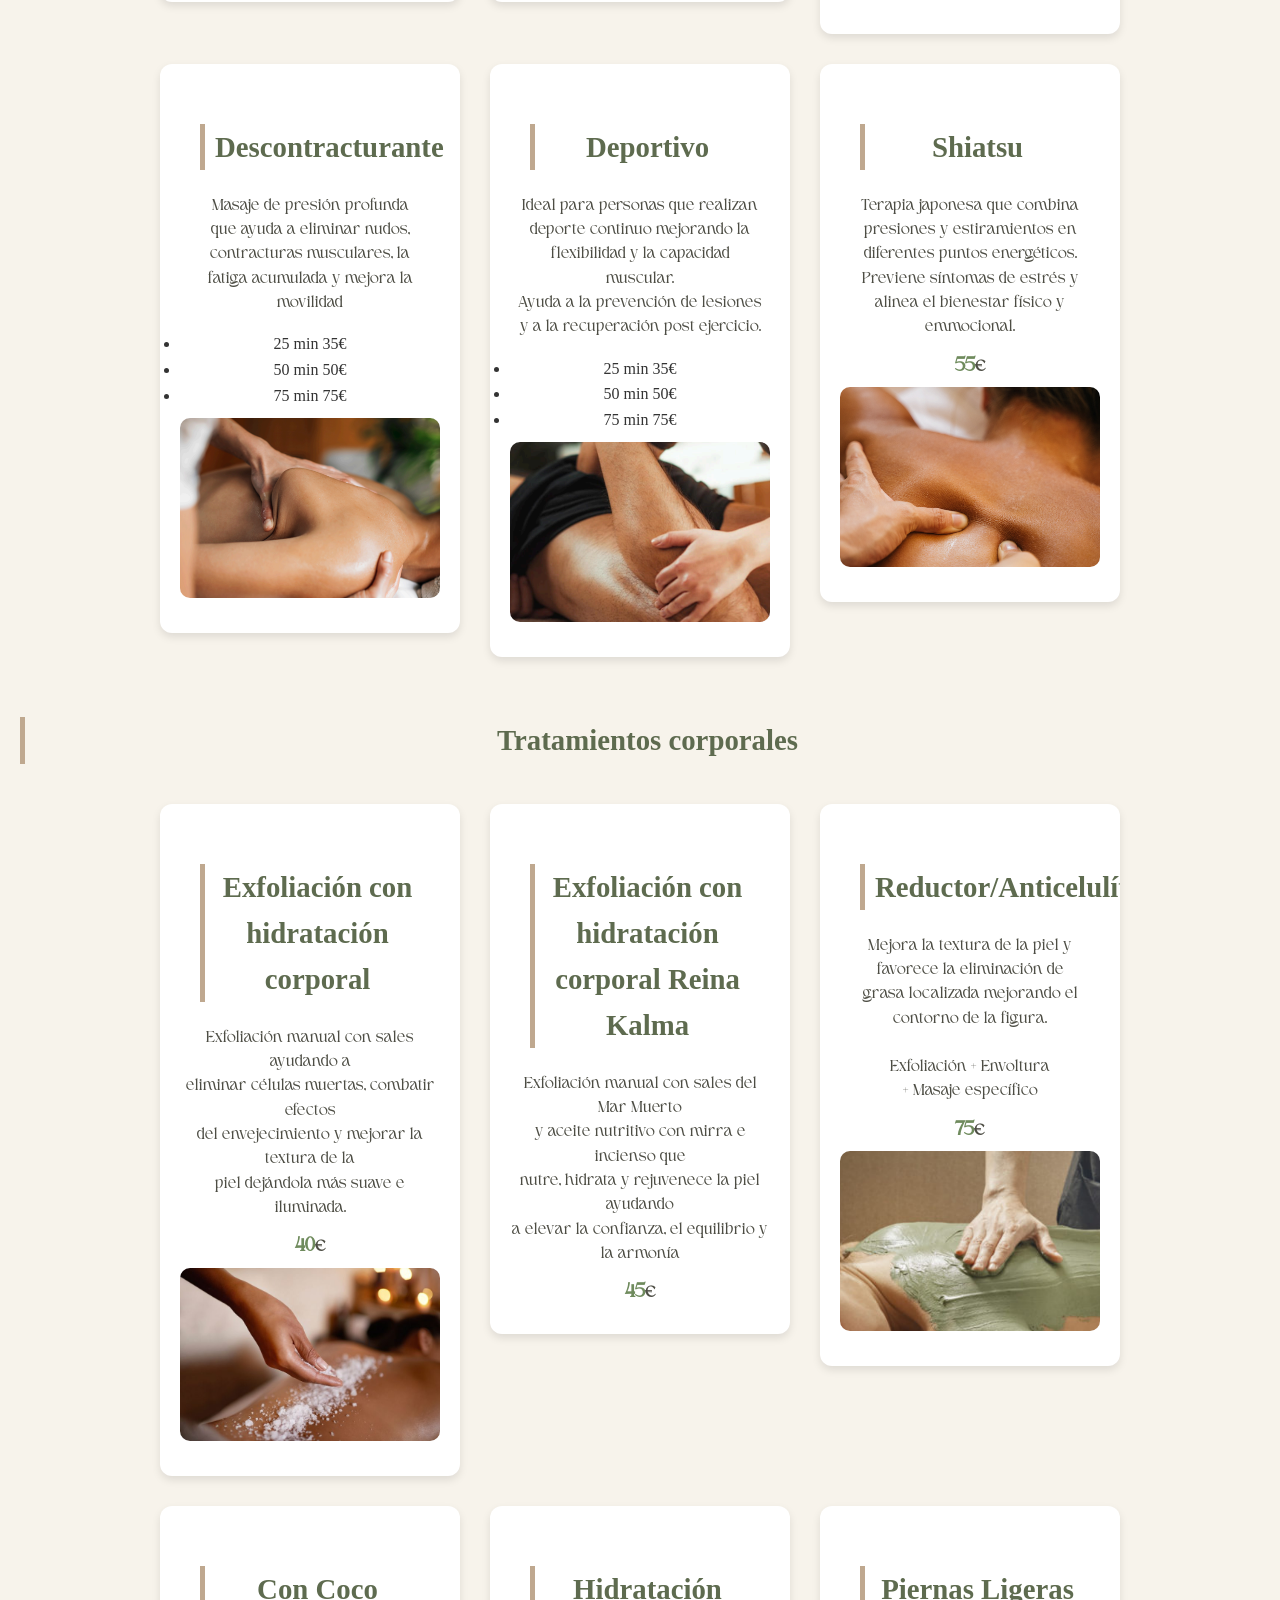
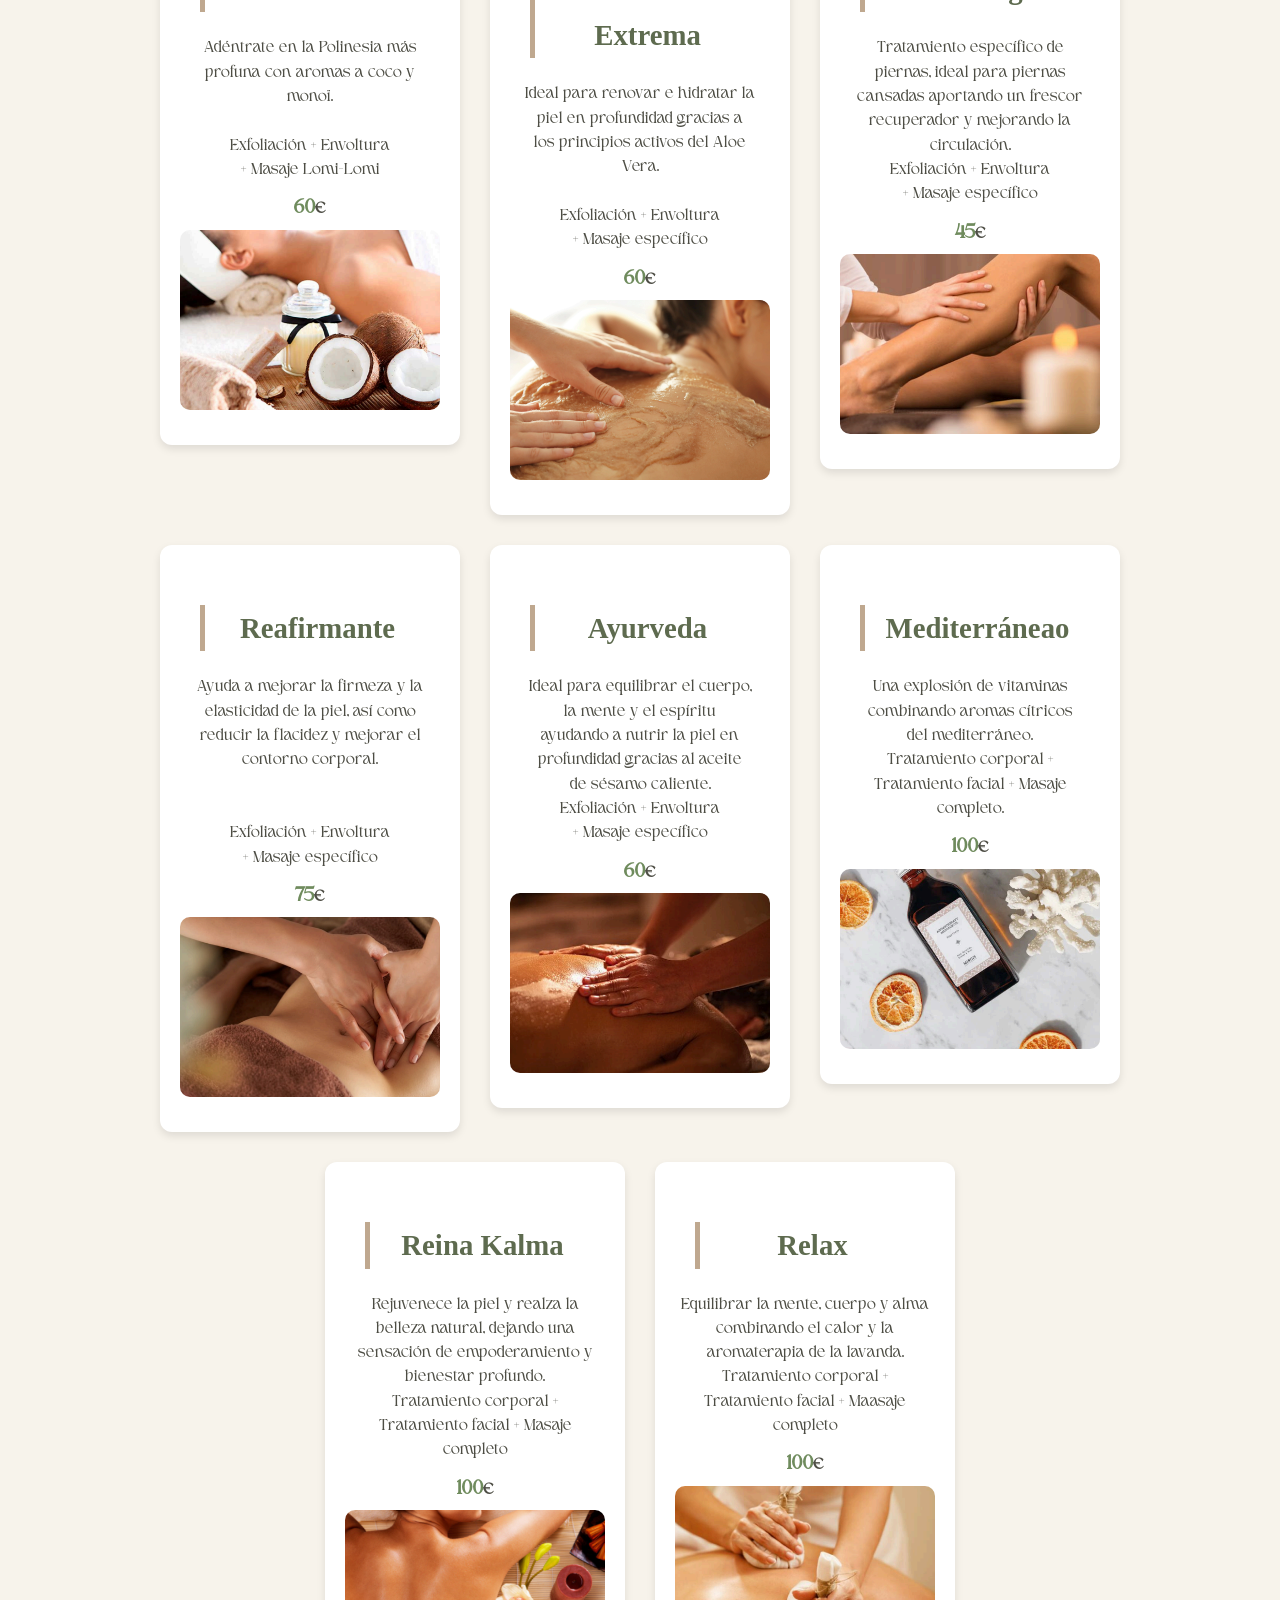
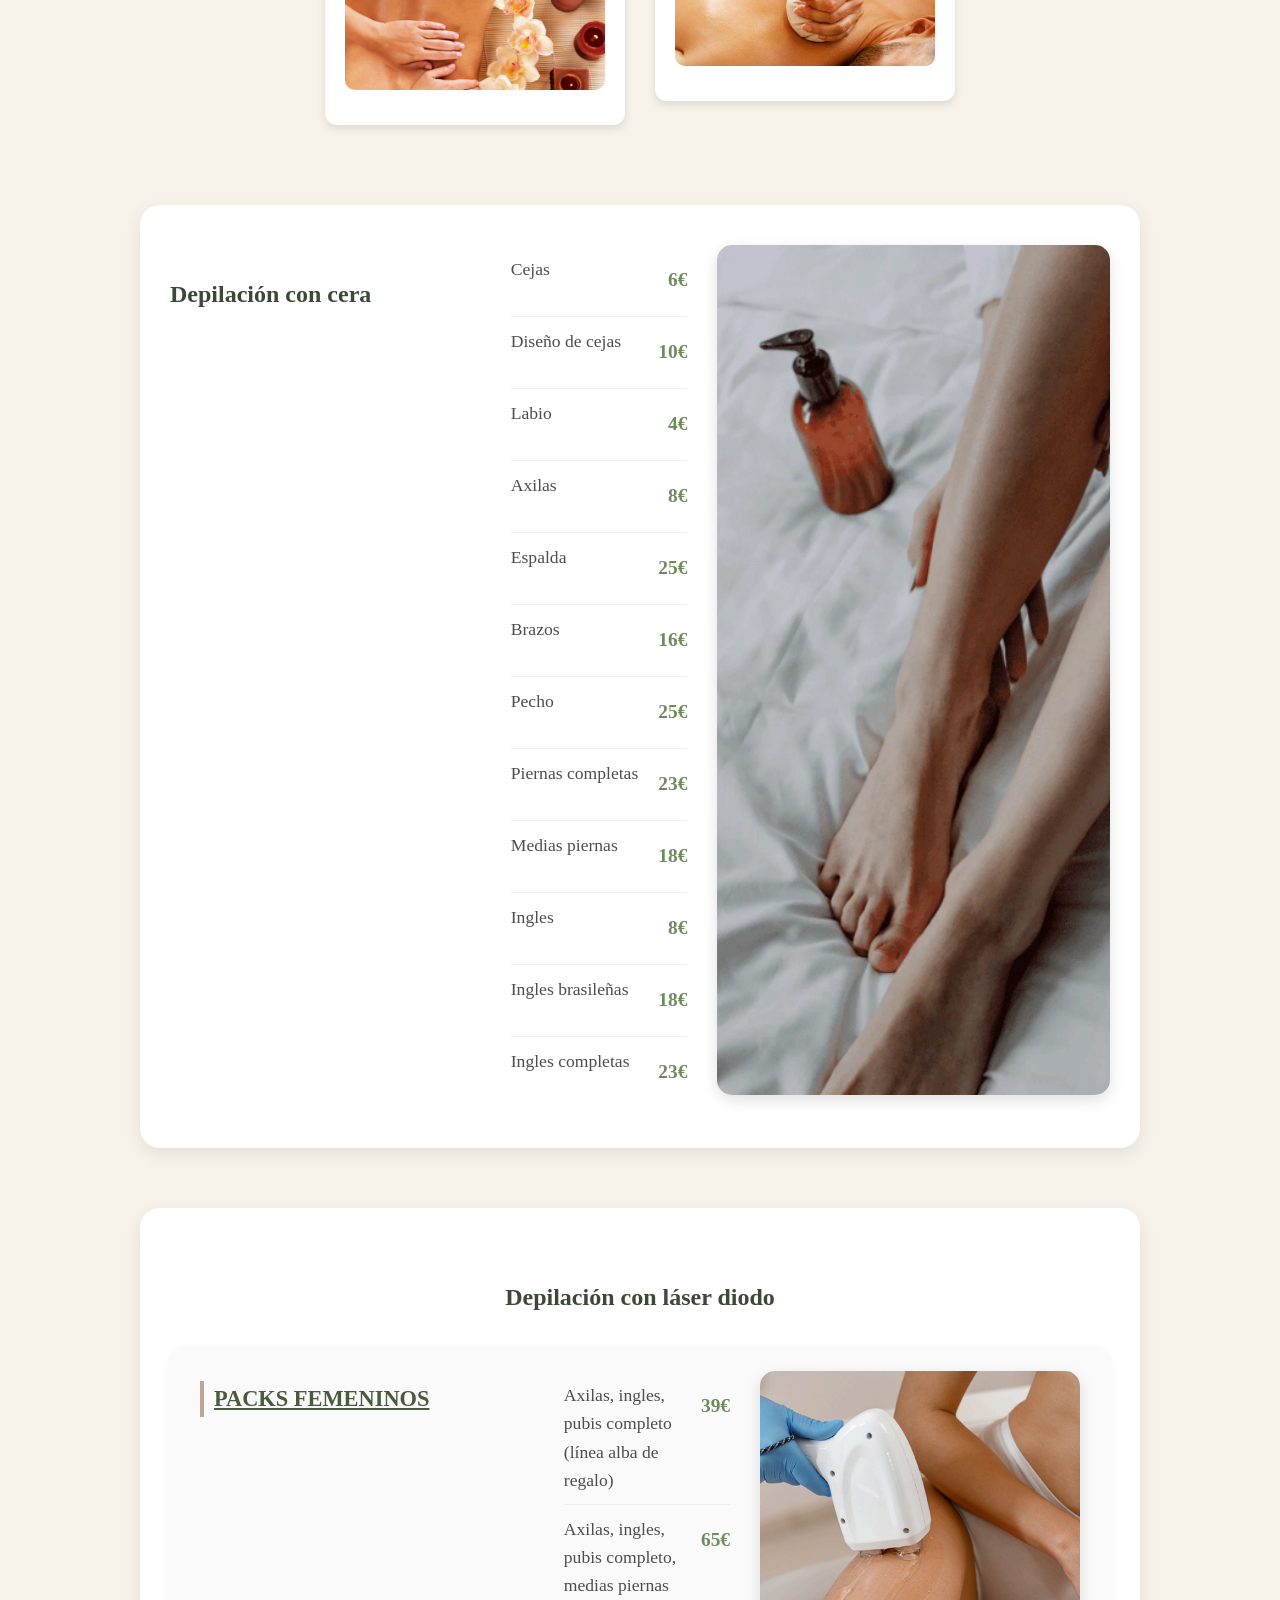
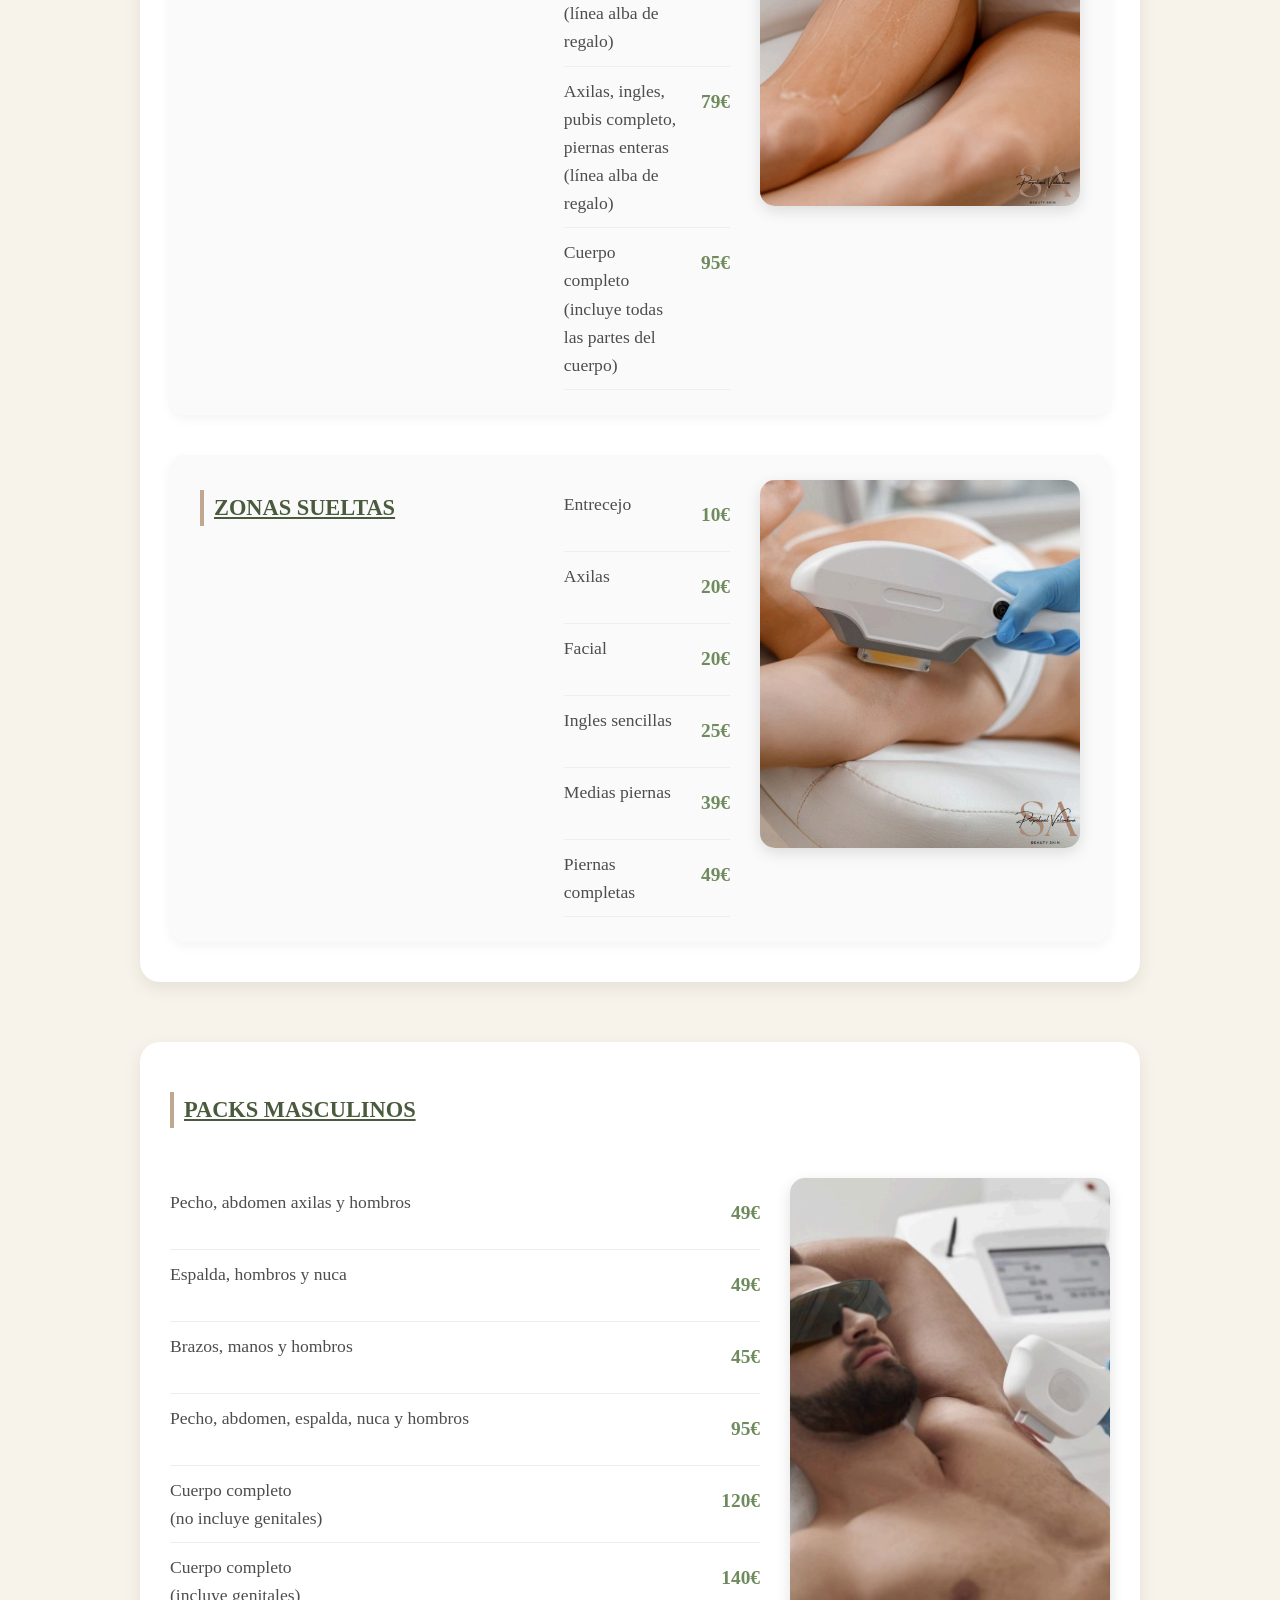
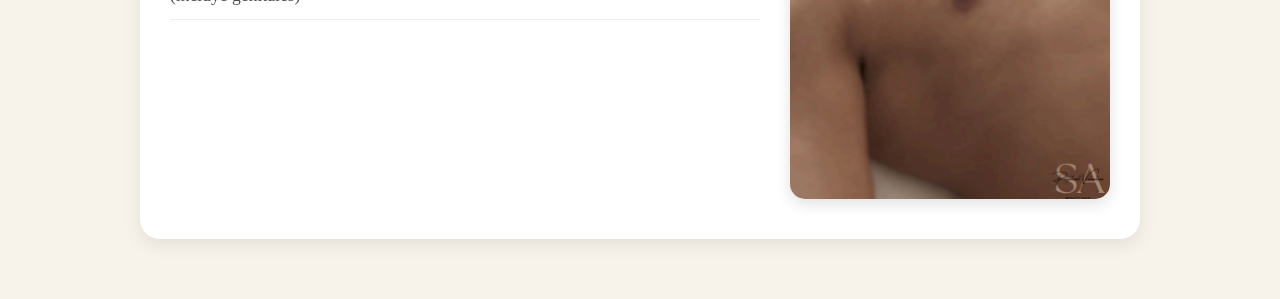
==== commit 8b910f6d: "Comentarios en archivos" ====
--- a/servicios.html
+++ b/servicios.html
@@ -21,22 +21,23 @@
              <a href="#nosotras">Nosotras</a>
             </div>
         </nav>
-        <!--div principal que engloba todo-->
+        <!--contenedor principal de todos los tratamientos-->
         <div class="tratamientos">
           <h1>Tratamientos</h1>
-          <!--Div separado para cada grupo de tratamientos-->
           <h2 class="titulo-seccion">Tratamientos Faciales</h2>
-          <div class="ttmto">
-            
-            <div id="facial">
+          <!--Tratamientos faciales-->
+            <div class="ttmto">
+              <!--Cada bloque representa un tratamiento facial-->
+              <!--Estructura general: título, descripción, precio e img-->
+              <div id="facial">
                 <h2>Limpieza Facial</h2>
                 <p>Limpieza profunda con<br>extracción de puntos negros<br>dejando la piel más limpia,<br>sana y renovada.</p>
                 <p class="precio">
                     <span class="cantidad">55</span><span class="moneda">€</span>
                 </p>
                 <img class="fotos-ttmtos" src="img/ttmt/faciales/facial.png" alt="Limpieza facial"/>
-            </div>
-            <div id="vitc">
+              </div>
+              <div id="vitc">
                 <h2>Vitamina C</h2>
                 <p>Unifica el tono de la piel<br>previniendo la hiperpigmentación<br>aclarando las manchas,<br>
                     corrigiendo arrugas, flacidez y<br>grosor cutáneo. Piel mucho más<br>luminosa,firme y jugosa.</p>
@@ -44,8 +45,8 @@
                         <span class="cantidad">65</span><span class="moneda">€</span>
                     </p>
                     <img class="fotos-ttmtos" src="img/ttmt/faciales/vitc.png" alt="Vitamina C"/>
-            </div>
-            <div id="sensible">
+              </div>
+              <div id="sensible">
                 <h2>Piel Sensible</h2>
                 <p>Aporta una gran regeneración<br>rápida y eficaz, corrigiendo los<br>problemas de una piel sensible<br>
                 y generando un aspecto sano y<br>sin rojeces.</p>
@@ -54,8 +55,8 @@
                     
                 </p>
                 <img class="fotos-ttmtos" src="img/ttmt/faciales/sensible.png" alt="Piel sensible"/>
-            </div>
-            <div id="edad">
+              </div>
+              <div id="edad">
                 <h2>Anti-edad</h2>
                 <p>Ideal para prevenir y disminuir<br>las arrugas, hiperpigmentación<br>
                 y la pérdida de firmeza<br>dejando una piel rejuvenecida<br>y renovada.</p>
@@ -65,8 +66,8 @@
                 </p>
                 <img class="fotos-ttmtos" src="img/ttmt/faciales/anti-edad.png" alt="Anti-edad"/>
 
-            </div>
-            <div id="ojo-labio">
+              </div>
+              <div id="ojo-labio">
                 <h2>Ojos y Labios</h2>
                 <p>Tratamiento específico de ojos e<br>hidratación de labios. Ideal para atenuar arrugas, líneas de<br>
                 expresión y pigmentación de la<br>zona ocular.</p>
@@ -75,8 +76,8 @@
                     
                 </p>
                 <img class="fotos-ttmtos" src="img/ttmt/faciales/ojoslabios.png" alt="Ojos y Labios"/>
-            </div>
-            <div id="hidra">
+              </div>
+              <div id="hidra">
                 <h2>Hidratación</h2>
                 <p>Mejora la hidratación natural<br>de la piel fortaleciendo la barrera<br>cutánea, aportando suavidad y<br>un efecto
                 relleno gracias a sus<br>principios activos</p>
@@ -87,11 +88,12 @@
                 <img class="fotos-ttmtos" src="img/ttmt/faciales/hidratacion.png" alt="Hidratación"/>
 
 
-            </div>
+              </div>
 
-          </div>
-       
+            </div>
+          
           <h2 class="titulo-seccion">Masajes</h2>
+          <!--Masajes-->
           <div class="ttmto">
         
             <div id="aroma">
@@ -208,6 +210,7 @@
             </div>
           </div>
           <h2 class="titulo-seccion">Tratamientos corporales</h2>
+          <!--Tratamientos corporales-->
           <div class="ttmto">
         
            <div id="exfoliación">
@@ -340,13 +343,14 @@
                   <li>Ingles brasileñas <span class="precio">18€</span></li>
                   <li>Ingles completas <span class="precio">23€</span></li>
               </ul>
-           
+              <!--Foto depilación piernas-->
               <img id="foto-depi" src="img/ttmt/depil.png" alt="piernas depil"/>
             </div>
         </div>
+        <!--Láser femenino con título y precio-->
         <div id="diodo-fem">
             <h2 class="titulo-seccion">Depilación con láser diodo</h2>
-            <div class="diodo-femenino">
+            <div class="diodo-femenino"><!--Pack láser-->
                 <h3 class="titulo-diodo">PACKS FEMENINOS</h3>
                 <ul class="lista-diodo">
                     <li>Axilas, ingles, pubis completo<br>
@@ -360,7 +364,7 @@
                 </ul>
                 <img class="foto-diodo-fem" src="img/ttmt/diodo fem/packfem.png" alt="pack femenino diodo"/>
             </div>
-            <div class="diodo-femenino">
+            <div class="diodo-femenino"> <!--Zonas sueltas láser-->
                 <h3 class="titulo-diodo">ZONAS SUELTAS</h3>
                 <ul class="lista-diodo">
                     <li>Entrecejo<span class="precio">10€</span></li>
@@ -373,8 +377,9 @@
                 <img class="foto-diodo-fem" src="img/ttmt/diodo fem/sueltas.png" alt="Partes sueltas"/>
             </div>
         </div>
+        <!--Láser masculino-->
         <div id="diodo-masc">
-           
+            <!--Lista packs-->
             <div id="pack-masc">
                 <h3 class="titulo-diodo">PACKS MASCULINOS</h3>
                 <ul class="lista-diodo">
--- a/estilos.css
+++ b/estilos.css
@@ -1,13 +1,16 @@
+/*Estilos para web KALMA*/
+/*Fuentes personalizadas*/
 @font-face {
   font-family: 'Higuen-Regular-Serif';
   src: url('./fuente/higuen-regular.otf') format('opentype');
 }
 
 @font-face {
-  font-family: 'TheSeasons-Regular';
+  font-family: 'theseasons-regular', serif;
   src: url('./fuente/the-seasons-regular.otf') format('opentype');
 }
 
+/*Reglas generales*/
 * {
   box-sizing: border-box;
   margin: 0;
@@ -15,30 +18,32 @@
 }
 
 body {
-  font-family: 'TheSeasons-Regular', serif;
+  font-family: 'theseasons-regular', serif;
   background-color: #f7f3eb;
   color: #333;
   line-height: 1.6;
-}
-
-/* NAVIGATION */
+  transition: backgroud-color 0.3s ease; /*Transición para cambio de fondo*/
+}
+
+/* NAVIGACIÓN */
 nav {
   display: flex;
   align-items: center;
   justify-content: space-between;
-  background-color: #2b4d27;
+  background-color: #2b4d27; /*Verde oscuro*/
   padding: 12px 25px;
-  position: sticky;
+  position: sticky; /*fijo al hacer scroll*/
   top: 0;
-  z-index: 1000;
-  border-bottom: 3px solid #d6ad60;
-  box-shadow: 0 3px 10px rgba(0, 0, 0, 0.08);
-}
-
+  z-index: 1000; /*se superpone a otros elementos*/
+  border-bottom: 3px solid #d6ad60; /* borde dorado*/
+  box-shadow: 0 3px 10px rgba(0, 0, 0, 0.08); /*sombra sutil*/
+}
+
+/*LOGO NAVEGACIÓN*/
 .nav-logo {
   width: 80px;
   height: 80px;
-  border-radius: 50%;
+  border-radius: 50%; /*círculo*/
   overflow: hidden;
   border: 3px solid #d6ad60;
   background-color: white;
@@ -47,12 +52,14 @@
   justify-content: center;
 }
 
+/*IMG LOGO*/
 .nav-logo img {
   height: 100%;
   width: auto;
   object-fit: contain;
 }
 
+/*ENLACES DE NAV*/
 .nav-links {
   display: flex;
   gap: 30px;
@@ -80,6 +87,7 @@
   box-shadow: 0 6px 25px rgba(0, 0, 0, 0.1);
 }
 
+/*Título con fondo de imagen*/
 #nombre-con-fondo {
   font-size: 2.8rem;
   font-weight: 700;
@@ -100,7 +108,7 @@
 }
 
 
-
+/*PRESENTACIÓN*/
 .presentacion h2 {
   font-size: 2.2rem;
   color: #2b4d27;
@@ -109,7 +117,8 @@
 }
 
 /* GALERÍA */
-.bloque, .presentacion {
+.bloque,
+.presentacion {
   background-color: #ffffff;
   max-width: 1000px;
   margin: 50px auto;
@@ -126,6 +135,7 @@
   font-family: 'Higuen-Regular-Serif', serif;
 }
 
+/*Diseño de galería en grid*/
 .galeria {
   display: grid;
   grid-template-columns: repeat(auto-fit, minmax(220px, 1fr));
@@ -133,6 +143,7 @@
   justify-items: center;
 }
 
+/*Img de galería*/
 .galeria img {
   width: 100%;
   max-width: 220px;
@@ -144,12 +155,13 @@
   transition: transform 0.3s ease, box-shadow 0.3s ease;
 }
 
+/*Hover en igmg de galería*/
 .galeria img:hover {
   transform: scale(1.05);
   box-shadow: 0 8px 25px rgba(0, 0, 0, 0.2);
 }
 
-/* MODAL */
+/* MODAL PARA IMG*/
 .modal {
   display: none;
   position: fixed;
@@ -269,6 +281,8 @@
     padding: 15px;
   }
 }
+
+/*SERVICIOS*/
 /* TÍTULOS */
 .tratamientos h1 {
   font-family: 'theseasons-regular', serif;
@@ -323,16 +337,20 @@
 }
 
 .ttmto > div:hover {
-  transform: translateY(-5px);
-}
-
-.ttmto h2 {
+  transform: scale(1.05);
+  box-shadow: 0 10px 20px rgba(0, 0, 0, 0.2);
+}
+
+/*título en tarjeta*/
+.ttmto h3 {
   font-family: 'theseasons-regular', serif;
-  font-size: 1.4em;
+  font-weight: 700;
+  font-size: 1.8em;
   color: #4a5a3c;
-  margin: 10px 0;
-}
-
+  margin-bottom: 15px;
+}
+
+/*texto en tarjeta*/
 .ttmto p {
   font-family: 'higuen-regular-serif', serif;
   font-size: 0.95em;
@@ -367,6 +385,8 @@
   flex-shrink: 0;
   display: block;
 }
+
+/*Depilación*/
 #depilacion{
   display: flex; /*Elementos hijos en fila*/
   justify-content: space-between;/*Espacio entre la lista y la imagen*/
@@ -382,7 +402,7 @@
 }
 
 
-
+/*Contenido dentro de depilación*/
 .contenido-depi {
   display: flex;
   justify-content: space-between;
@@ -390,6 +410,7 @@
   gap: 30px;
 }
 
+/*Lista de servicios con precio*/
 .lista-depi li{
   display: flex;
   justify-content:  space-between; /*Para espacio entre el tipo y el precio*/
@@ -539,7 +560,7 @@
 
 
 
-/* RESPONSIVE */
+/* RESPONSIVE Para tratamientos */
 @media (max-width: 768px) {
   .ttmto {
     flex-direction: column;
